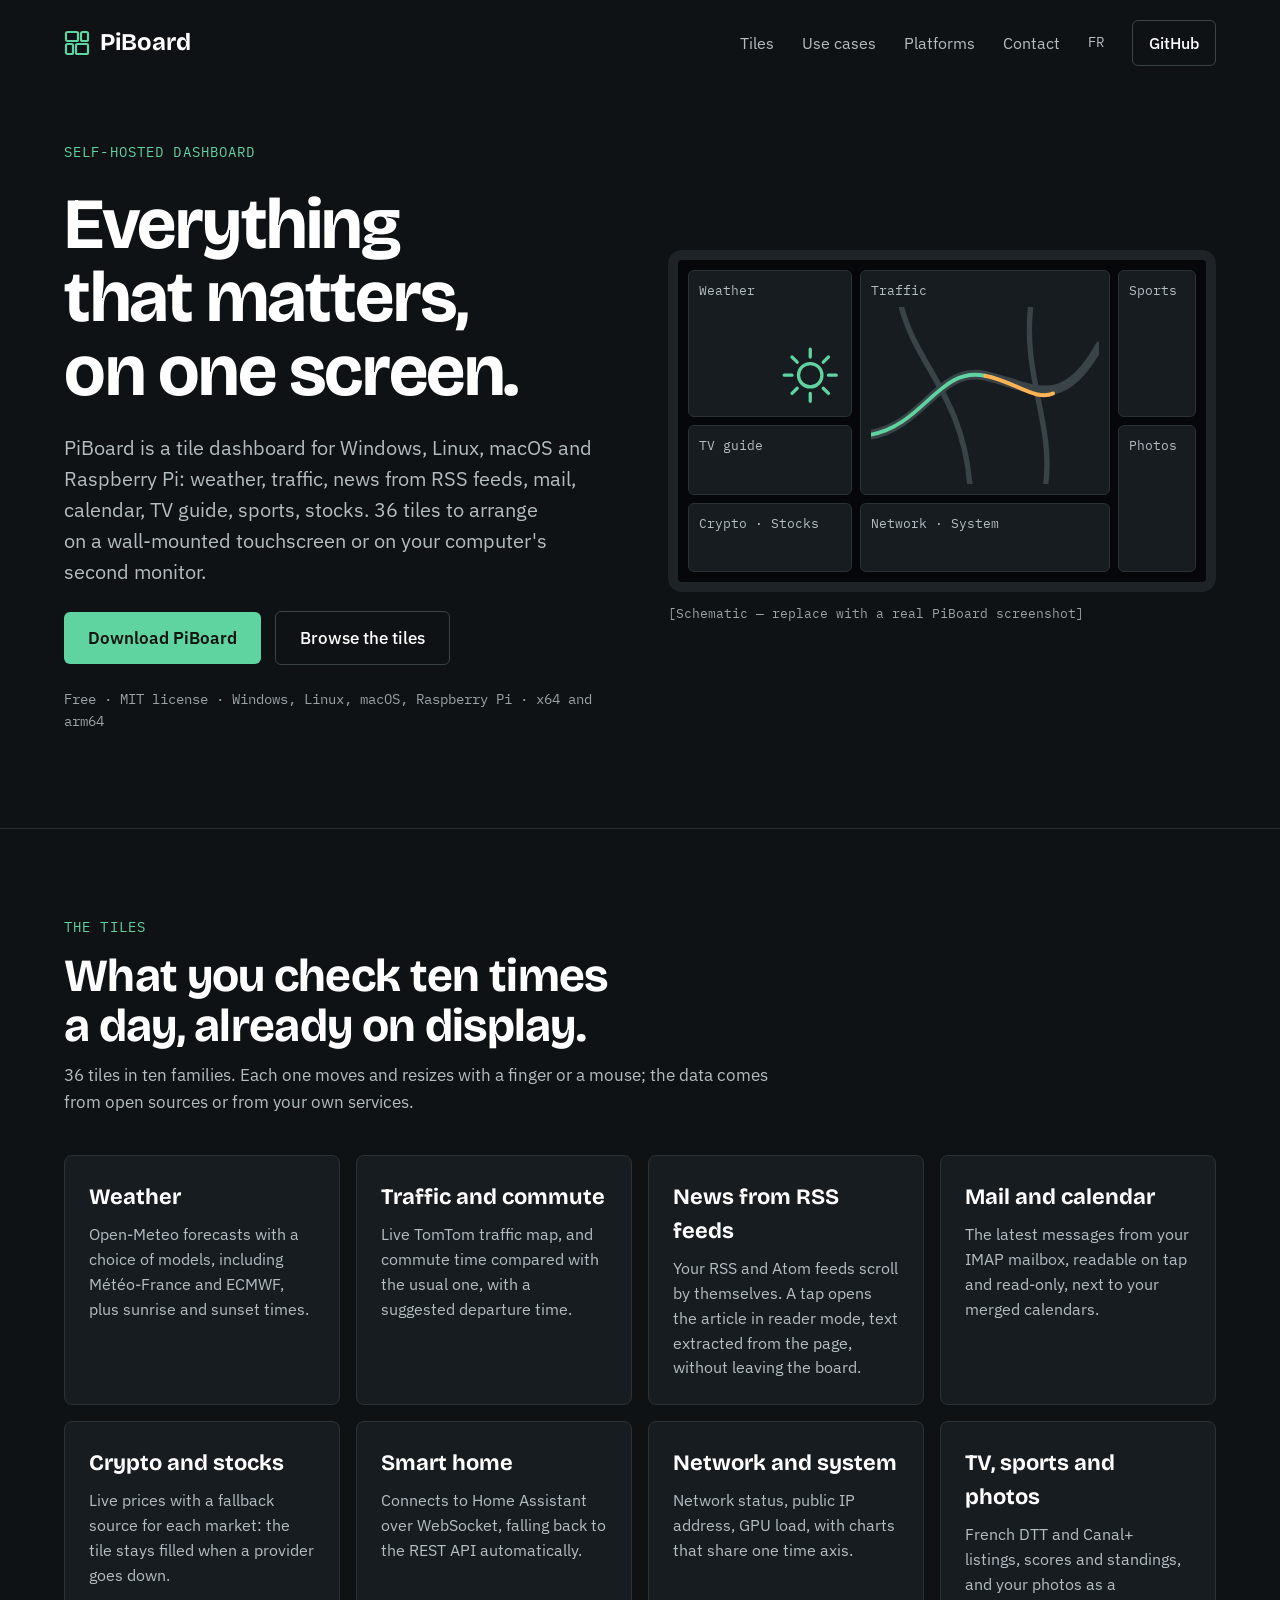
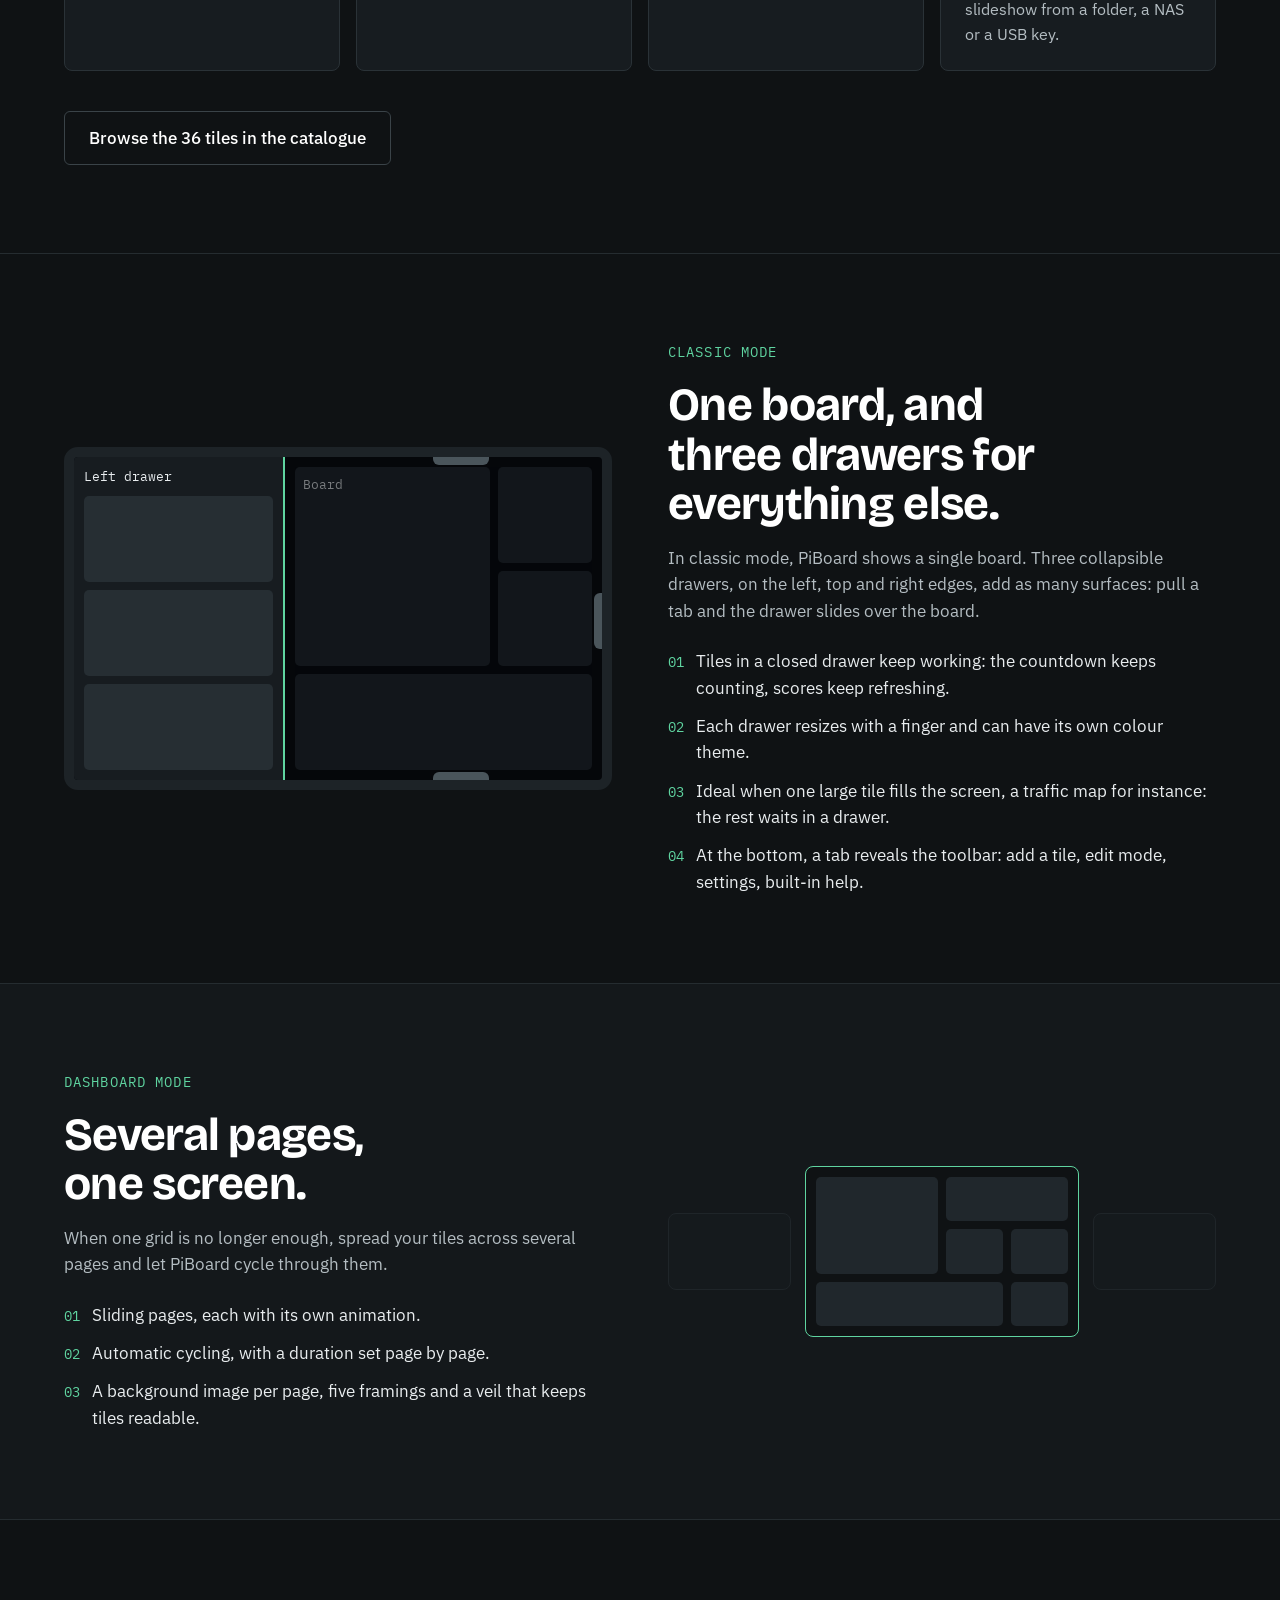
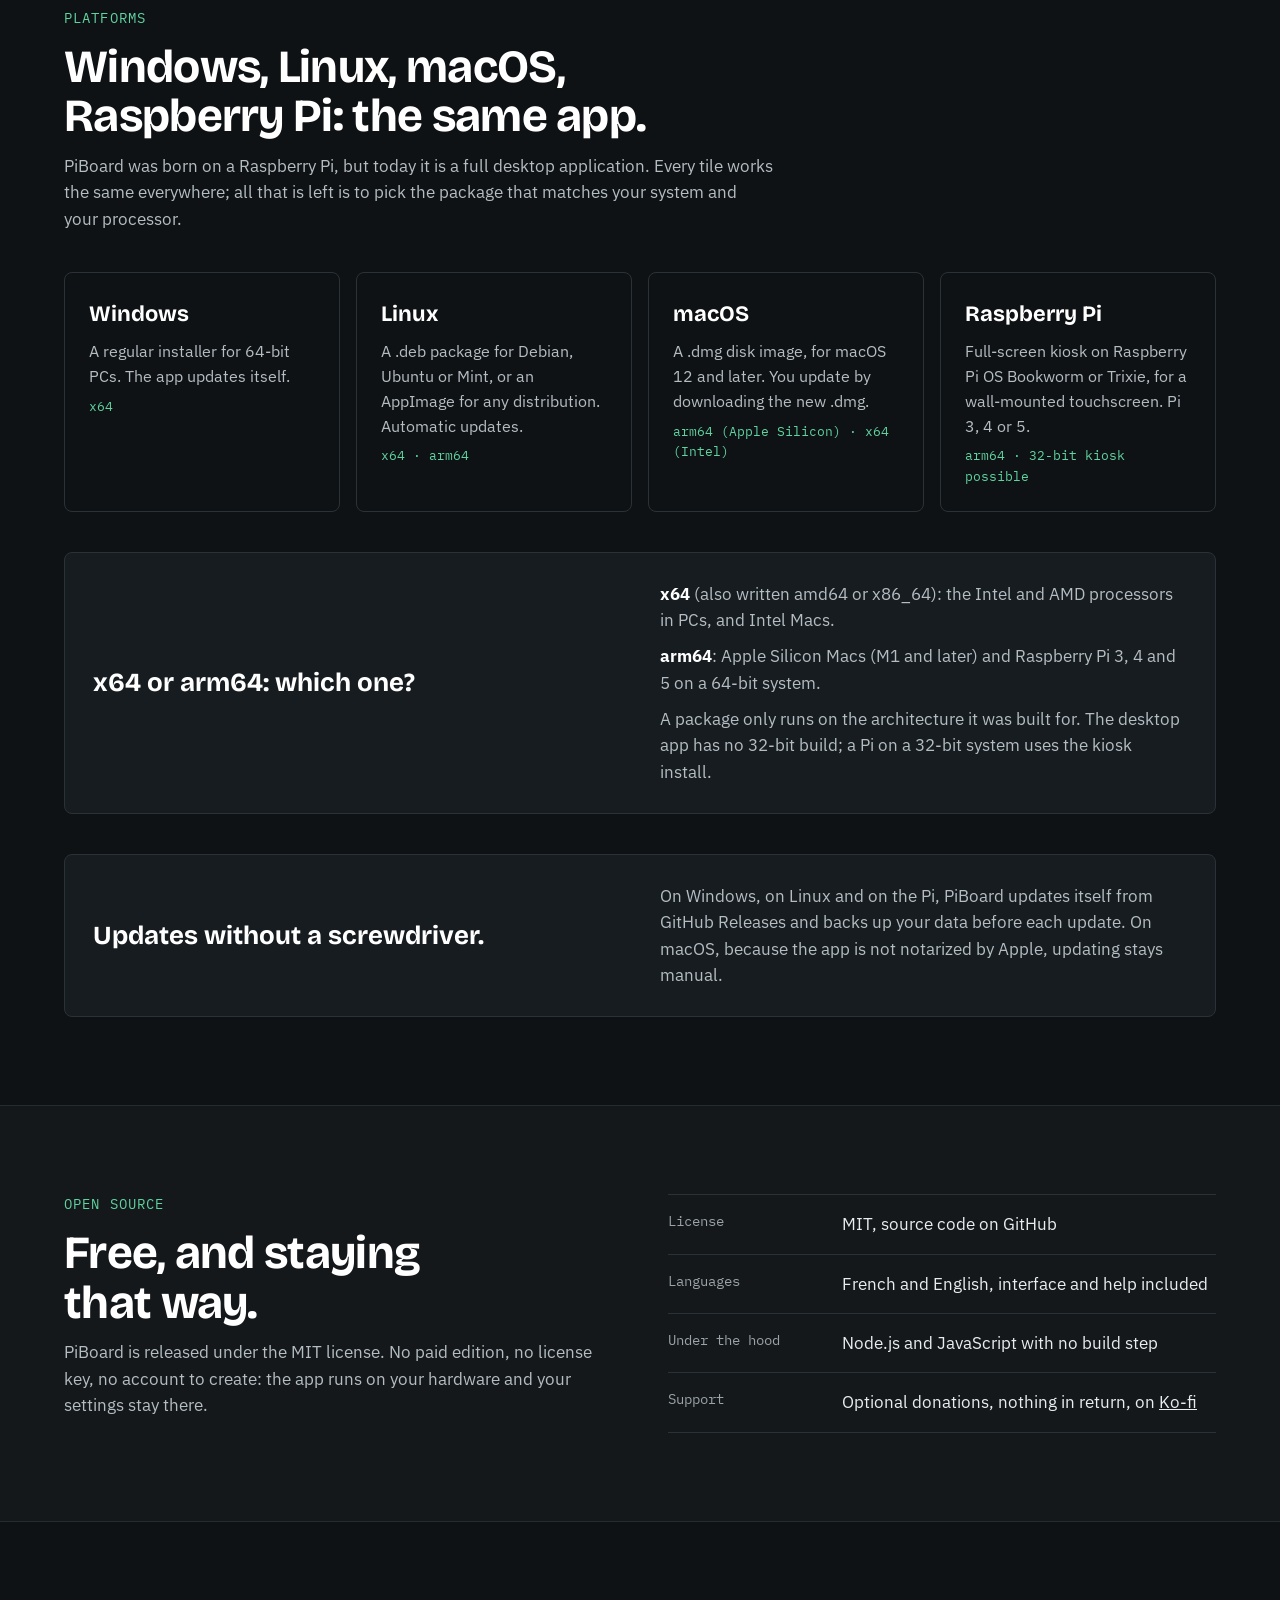
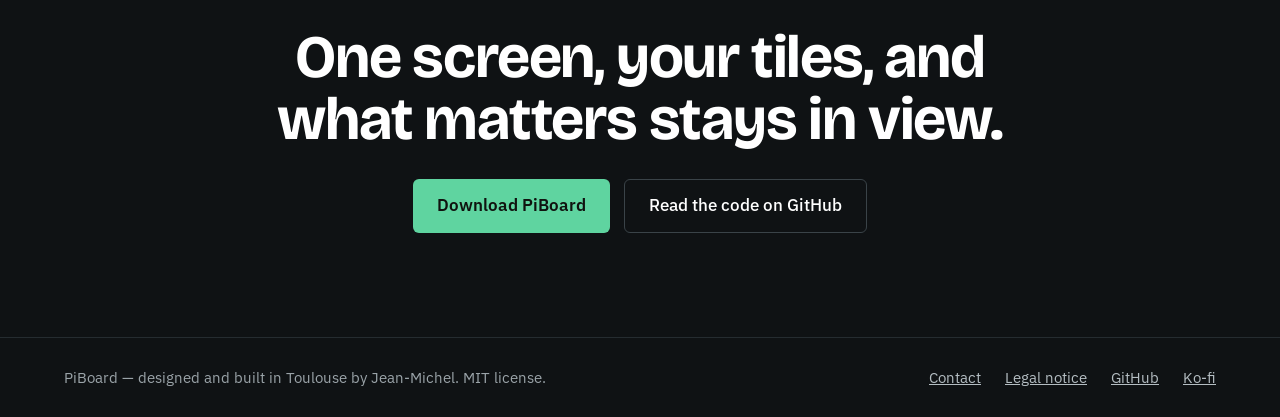
==== en/index.html @ dd00a791 "Add files via upload" ====
<!doctype html>
<html lang="en">
<head>
<meta charset="utf-8">
<meta name="viewport" content="width=device-width, initial-scale=1">
<title>PiBoard — home</title>
<link rel="icon" href="../images/favicon.svg" type="image/svg+xml">
<link rel="preconnect" href="https://fonts.googleapis.com">
<link rel="stylesheet" href="https://fonts.googleapis.com/css2?family=Bricolage+Grotesque:opsz,wght@12..96,500;12..96,700&amp;family=IBM+Plex+Sans:wght@400;500;600&amp;family=IBM+Plex+Mono:wght@400;500&amp;display=swap">
<link rel="stylesheet" href="../style.css">
</head>
<body>
<div style="background: #0f1214; color: #e9edef; font-family: 'IBM Plex Sans', 'Segoe UI', system-ui, sans-serif; font-size: 17px; line-height: 1.55">

<header style="max-width: 1200px; margin: 0 auto; padding: 20px 24px; box-sizing: border-box; display: flex; flex-wrap: wrap; align-items: center; justify-content: space-between; gap: 16px">
<a href="#top" style="display: flex; align-items: center; gap: 10px; text-decoration: none; font-family: 'Bricolage Grotesque', 'Trebuchet MS', sans-serif; font-weight: 700; font-size: 24px; color: #ffffff; min-height: 44px">
<svg width="26" height="26" viewBox="0 0 26 26" fill="none" class="acc-stroke" stroke-width="2.2" aria-hidden="true"><rect x="2" y="2" width="12" height="9" rx="1.5"></rect><rect x="17" y="2" width="7" height="9" rx="1.5"></rect><rect x="2" y="14" width="7" height="10" rx="1.5"></rect><rect x="12" y="14" width="12" height="10" rx="1.5"></rect></svg>
<span>PiBoard</span>
</a>
<nav aria-label="Main navigation" style="display: flex; flex-wrap: wrap; align-items: center; gap: 8px 28px; font-size: 16px">
<a href="tiles.html" style="text-decoration: none; color: #b4bdc2; min-height: 44px; display: flex; align-items: center">Tiles</a>
<a href="use-cases.html" style="text-decoration: none; color: #b4bdc2; min-height: 44px; display: flex; align-items: center">Use cases</a>
<a href="#platforms" style="text-decoration: none; color: #b4bdc2; min-height: 44px; display: flex; align-items: center">Platforms</a>
<a href="contact.html" style="text-decoration: none; color: #b4bdc2; min-height: 44px; display: flex; align-items: center">Contact</a>
<a href="../index.html" lang="fr" aria-label="Version française" style="text-decoration: none; color: #b4bdc2; min-height: 44px; display: flex; align-items: center; font-family: 'IBM Plex Mono', Consolas, monospace; font-size: 14px">FR</a>
<a href="https://github.com/jihemezes/piboard" style="text-decoration: none; color: #ffffff; border: 1px solid #3a4348; border-radius: 6px; padding: 0 16px; min-height: 44px; display: flex; align-items: center; font-weight: 500">GitHub</a>
</nav>
</header>

<main id="top">

<section style="max-width: 1200px; margin: 0 auto; padding: 56px 24px 96px; box-sizing: border-box; display: grid; grid-template-columns: repeat(auto-fit, minmax(min(440px, 100%), 1fr)); gap: 56px; align-items: center">
<div style="display: flex; flex-direction: column; gap: 24px">
<div style="font-family: 'IBM Plex Mono', Consolas, monospace; font-size: 14px; letter-spacing: 0.08em; text-transform: uppercase; color: var(--accent)">Self-hosted dashboard</div>
<h1 style="margin: 0; font-family: 'Bricolage Grotesque', 'Trebuchet MS', sans-serif; font-weight: 700; font-size: clamp(40px, 6vw, 72px); line-height: 1.02; letter-spacing: -0.02em; color: #ffffff; text-wrap: balance">Everything that matters, on one screen.</h1>
<p style="margin: 0; font-size: 20px; color: #b4bdc2; max-width: 34em; text-wrap: pretty">PiBoard is a tile dashboard for Windows, Linux, macOS and Raspberry Pi: weather, traffic, news from RSS feeds, mail, calendar, TV guide, sports, stocks. 36 tiles to arrange on a wall-mounted touchscreen or on your computer's second monitor.</p>
<div style="display: flex; flex-wrap: wrap; gap: 14px; align-items: center">
<a href="https://github.com/jihemezes/piboard/releases" style="text-decoration: none; background: var(--accent); color: #10130f; font-weight: 600; border-radius: 6px; padding: 0 24px; min-height: 52px; display: flex; align-items: center">Download PiBoard</a>
<a href="tiles.html" style="text-decoration: none; color: #ffffff; border: 1px solid #3a4348; border-radius: 6px; padding: 0 24px; min-height: 52px; display: flex; align-items: center; font-weight: 500">Browse the tiles</a>
</div>
<div style="font-family: 'IBM Plex Mono', Consolas, monospace; font-size: 14px; color: #9aa3a8">Free · MIT license · Windows, Linux, macOS, Raspberry Pi · x64 and arm64</div>
</div>

<div style="display: flex; flex-direction: column; gap: 12px">
<div style="background: #05070a; border: 10px solid #1d2327; border-radius: 14px; padding: 10px; aspect-ratio: 16 / 10; box-sizing: border-box; display: grid; grid-template-columns: repeat(6, minmax(0, 1fr)); grid-template-rows: repeat(4, minmax(0, 1fr)); gap: 8px; font-family: 'IBM Plex Mono', Consolas, monospace; font-size: clamp(9px, 1.1vw, 13px); color: #b4bdc2">
<div style="grid-column: span 2; grid-row: span 2; background: #171c20; border: 1px solid #2a3237; border-radius: 6px; padding: 10px; display: flex; flex-direction: column; justify-content: space-between">
<div>Weather</div>
<svg viewBox="0 0 48 48" fill="none" class="acc-stroke" stroke-width="2.5" stroke-linecap="round" aria-hidden="true" style="width: 44%; align-self: flex-end"><circle cx="24" cy="24" r="9"></circle><path d="M24 4v6M24 38v6M4 24h6M38 24h6M10 10l4 4M34 34l4 4M38 10l-4 4M14 34l-4 4"></path></svg>
</div>
<div style="grid-column: span 3; grid-row: span 3; background: #171c20; border: 1px solid #2a3237; border-radius: 6px; padding: 10px; display: flex; flex-direction: column; gap: 6px; overflow: hidden">
<div>Traffic</div>
<svg viewBox="0 0 300 180" fill="none" stroke-linecap="round" preserveAspectRatio="none" aria-hidden="true" style="flex-grow: 1; width: 100%; min-height: 0"><path d="M0 130 C70 120 90 60 150 70 S250 110 300 40" stroke="#3a4348" stroke-width="10"></path><path d="M40 0 C60 60 120 90 130 180" stroke="#3a4348" stroke-width="7"></path><path d="M210 0 C200 70 240 120 230 180" stroke="#3a4348" stroke-width="7"></path><path d="M0 130 C70 120 90 60 150 70" class="acc-stroke" stroke-width="4"></path><path d="M150 70 C190 76 215 96 240 88" stroke="#ffb454" stroke-width="4"></path></svg>
</div>
<div style="grid-row: span 2; background: #171c20; border: 1px solid #2a3237; border-radius: 6px; padding: 10px">Sports</div>
<div style="grid-column: span 2; background: #171c20; border: 1px solid #2a3237; border-radius: 6px; padding: 10px">TV guide</div>
<div style="grid-row: span 2; background: #171c20; border: 1px solid #2a3237; border-radius: 6px; padding: 10px">Photos</div>
<div style="grid-column: span 2; background: #171c20; border: 1px solid #2a3237; border-radius: 6px; padding: 10px">Crypto · Stocks</div>
<div style="grid-column: span 3; background: #171c20; border: 1px solid #2a3237; border-radius: 6px; padding: 10px">Network · System</div>
</div>
<div style="font-family: 'IBM Plex Mono', Consolas, monospace; font-size: 13px; color: #9aa3a8">[Schematic — replace with a real PiBoard screenshot]</div>
</div>
</section>

<section id="tiles" style="border-top: 1px solid #252c30">
<div style="max-width: 1200px; margin: 0 auto; padding: 88px 24px; box-sizing: border-box; display: flex; flex-direction: column; gap: 40px">
<div style="display: flex; flex-direction: column; gap: 12px; max-width: 720px">
<div style="font-family: 'IBM Plex Mono', Consolas, monospace; font-size: 14px; letter-spacing: 0.08em; text-transform: uppercase; color: var(--accent)">The tiles</div>
<h2 style="margin: 0; font-family: 'Bricolage Grotesque', 'Trebuchet MS', sans-serif; font-weight: 700; font-size: clamp(30px, 4vw, 46px); line-height: 1.08; letter-spacing: -0.015em; color: #ffffff; text-wrap: balance">What you check ten times a day, already on display.</h2>
<p style="margin: 0; color: #b4bdc2; text-wrap: pretty">36 tiles in ten families. Each one moves and resizes with a finger or a mouse; the data comes from open sources or from your own services.</p>
</div>
<div style="display: grid; grid-template-columns: repeat(auto-fit, minmax(min(260px, 100%), 1fr)); gap: 16px">
<div style="background: #171c20; border: 1px solid #2a3237; border-radius: 8px; padding: 24px; display: flex; flex-direction: column; gap: 8px">
<h3 style="margin: 0; font-family: 'Bricolage Grotesque', 'Trebuchet MS', sans-serif; font-weight: 700; font-size: 22px; color: #ffffff">Weather</h3>
<p style="margin: 0; color: #b4bdc2; font-size: 16px">Open-Meteo forecasts with a choice of models, including Météo-France and ECMWF, plus sunrise and sunset times.</p>
</div>
<div style="background: #171c20; border: 1px solid #2a3237; border-radius: 8px; padding: 24px; display: flex; flex-direction: column; gap: 8px">
<h3 style="margin: 0; font-family: 'Bricolage Grotesque', 'Trebuchet MS', sans-serif; font-weight: 700; font-size: 22px; color: #ffffff">Traffic and commute</h3>
<p style="margin: 0; color: #b4bdc2; font-size: 16px">Live TomTom traffic map, and commute time compared with the usual one, with a suggested departure time.</p>
</div>
<div style="background: #171c20; border: 1px solid #2a3237; border-radius: 8px; padding: 24px; display: flex; flex-direction: column; gap: 8px">
<h3 style="margin: 0; font-family: 'Bricolage Grotesque', 'Trebuchet MS', sans-serif; font-weight: 700; font-size: 22px; color: #ffffff">News from RSS feeds</h3>
<p style="margin: 0; color: #b4bdc2; font-size: 16px">Your RSS and Atom feeds scroll by themselves. A tap opens the article in reader mode, text extracted from the page, without leaving the board.</p>
</div>
<div style="background: #171c20; border: 1px solid #2a3237; border-radius: 8px; padding: 24px; display: flex; flex-direction: column; gap: 8px">
<h3 style="margin: 0; font-family: 'Bricolage Grotesque', 'Trebuchet MS', sans-serif; font-weight: 700; font-size: 22px; color: #ffffff">Mail and calendar</h3>
<p style="margin: 0; color: #b4bdc2; font-size: 16px">The latest messages from your IMAP mailbox, readable on tap and read-only, next to your merged calendars.</p>
</div>
<div style="background: #171c20; border: 1px solid #2a3237; border-radius: 8px; padding: 24px; display: flex; flex-direction: column; gap: 8px">
<h3 style="margin: 0; font-family: 'Bricolage Grotesque', 'Trebuchet MS', sans-serif; font-weight: 700; font-size: 22px; color: #ffffff">Crypto and stocks</h3>
<p style="margin: 0; color: #b4bdc2; font-size: 16px">Live prices with a fallback source for each market: the tile stays filled when a provider goes down.</p>
</div>
<div style="background: #171c20; border: 1px solid #2a3237; border-radius: 8px; padding: 24px; display: flex; flex-direction: column; gap: 8px">
<h3 style="margin: 0; font-family: 'Bricolage Grotesque', 'Trebuchet MS', sans-serif; font-weight: 700; font-size: 22px; color: #ffffff">Smart home</h3>
<p style="margin: 0; color: #b4bdc2; font-size: 16px">Connects to Home Assistant over WebSocket, falling back to the REST API automatically.</p>
</div>
<div style="background: #171c20; border: 1px solid #2a3237; border-radius: 8px; padding: 24px; display: flex; flex-direction: column; gap: 8px">
<h3 style="margin: 0; font-family: 'Bricolage Grotesque', 'Trebuchet MS', sans-serif; font-weight: 700; font-size: 22px; color: #ffffff">Network and system</h3>
<p style="margin: 0; color: #b4bdc2; font-size: 16px">Network status, public IP address, GPU load, with charts that share one time axis.</p>
</div>
<div style="background: #171c20; border: 1px solid #2a3237; border-radius: 8px; padding: 24px; display: flex; flex-direction: column; gap: 8px">
<h3 style="margin: 0; font-family: 'Bricolage Grotesque', 'Trebuchet MS', sans-serif; font-weight: 700; font-size: 22px; color: #ffffff">TV, sports and photos</h3>
<p style="margin: 0; color: #b4bdc2; font-size: 16px">French DTT and Canal+ listings, scores and standings, and your photos as a slideshow from a folder, a NAS or a USB key.</p>
</div>
</div>
<div style="display: flex">
<a href="tiles.html" style="text-decoration: none; color: #ffffff; border: 1px solid #3a4348; border-radius: 6px; padding: 0 24px; min-height: 52px; display: flex; align-items: center; font-weight: 500">Browse the 36 tiles in the catalogue</a>
</div>
</div>
</section>

<section id="classic" style="border-top: 1px solid #252c30">
<div style="max-width: 1200px; margin: 0 auto; padding: 88px 24px; box-sizing: border-box; display: grid; grid-template-columns: repeat(auto-fit, minmax(min(440px, 100%), 1fr)); gap: 56px; align-items: center">
<div aria-hidden="true" style="position: relative; background: #05070a; border: 10px solid #1d2327; border-radius: 14px; aspect-ratio: 16 / 10; box-sizing: border-box; display: flex; overflow: hidden; font-family: 'IBM Plex Mono', Consolas, monospace; font-size: clamp(9px, 1.1vw, 13px); color: #e9edef">
<div style="flex: 0 0 40%; background: #171c20; border-right: 2px solid var(--accent); padding: 10px; box-sizing: border-box; display: flex; flex-direction: column; gap: 8px">
<div>Left drawer</div>
<div style="flex-grow: 1; background: #262e33; border-radius: 5px"></div>
<div style="flex-grow: 1; background: #262e33; border-radius: 5px"></div>
<div style="flex-grow: 1; background: #262e33; border-radius: 5px"></div>
</div>
<div style="flex: 1 1 0; min-width: 0; padding: 10px; box-sizing: border-box; display: grid; grid-template-columns: repeat(3, minmax(0, 1fr)); grid-template-rows: repeat(3, minmax(0, 1fr)); gap: 8px; opacity: 0.5">
<div style="grid-column: span 2; grid-row: span 2; background: #20272c; border-radius: 5px; padding: 8px">Board</div>
<div style="background: #20272c; border-radius: 5px"></div>
<div style="background: #20272c; border-radius: 5px"></div>
<div style="grid-column: span 3; background: #20272c; border-radius: 5px"></div>
</div>
<div style="position: absolute; top: 0; left: 68%; width: 56px; height: 8px; background: #4a555b; border-radius: 0 0 6px 6px"></div>
<div style="position: absolute; right: 0; top: 42%; width: 8px; height: 56px; background: #4a555b; border-radius: 6px 0 0 6px"></div>
<div style="position: absolute; bottom: 0; left: 68%; width: 56px; height: 8px; background: #4a555b; border-radius: 6px 6px 0 0"></div>
</div>
<div style="display: flex; flex-direction: column; gap: 16px">
<div style="font-family: 'IBM Plex Mono', Consolas, monospace; font-size: 14px; letter-spacing: 0.08em; text-transform: uppercase; color: var(--accent)">Classic mode</div>
<h2 style="margin: 0; font-family: 'Bricolage Grotesque', 'Trebuchet MS', sans-serif; font-weight: 700; font-size: clamp(30px, 4vw, 46px); line-height: 1.08; letter-spacing: -0.015em; color: #ffffff; text-wrap: balance">One board, and three drawers for everything else.</h2>
<p style="margin: 0; color: #b4bdc2; text-wrap: pretty">In classic mode, PiBoard shows a single board. Three collapsible drawers, on the left, top and right edges, add as many surfaces: pull a tab and the drawer slides over the board.</p>
<ul style="margin: 8px 0 0; padding: 0; list-style: none; display: flex; flex-direction: column; gap: 12px">
<li style="display: flex; gap: 12px; align-items: baseline"><span style="font-family: 'IBM Plex Mono', Consolas, monospace; font-size: 14px; color: var(--accent)">01</span><span>Tiles in a closed drawer keep working: the countdown keeps counting, scores keep refreshing.</span></li>
<li style="display: flex; gap: 12px; align-items: baseline"><span style="font-family: 'IBM Plex Mono', Consolas, monospace; font-size: 14px; color: var(--accent)">02</span><span>Each drawer resizes with a finger and can have its own colour theme.</span></li>
<li style="display: flex; gap: 12px; align-items: baseline"><span style="font-family: 'IBM Plex Mono', Consolas, monospace; font-size: 14px; color: var(--accent)">03</span><span>Ideal when one large tile fills the screen, a traffic map for instance: the rest waits in a drawer.</span></li>
<li style="display: flex; gap: 12px; align-items: baseline"><span style="font-family: 'IBM Plex Mono', Consolas, monospace; font-size: 14px; color: var(--accent)">04</span><span>At the bottom, a tab reveals the toolbar: add a tile, edit mode, settings, built-in help.</span></li>
</ul>
</div>
</div>
</section>

<section id="pages" style="border-top: 1px solid #252c30; background: #14181b">
<div style="max-width: 1200px; margin: 0 auto; padding: 88px 24px; box-sizing: border-box; display: grid; grid-template-columns: repeat(auto-fit, minmax(min(440px, 100%), 1fr)); gap: 56px; align-items: center">
<div style="display: flex; flex-direction: column; gap: 16px">
<div style="font-family: 'IBM Plex Mono', Consolas, monospace; font-size: 14px; letter-spacing: 0.08em; text-transform: uppercase; color: var(--accent)">Dashboard mode</div>
<h2 style="margin: 0; font-family: 'Bricolage Grotesque', 'Trebuchet MS', sans-serif; font-weight: 700; font-size: clamp(30px, 4vw, 46px); line-height: 1.08; letter-spacing: -0.015em; color: #ffffff; text-wrap: balance">Several pages, one screen.</h2>
<p style="margin: 0; color: #b4bdc2; text-wrap: pretty">When one grid is no longer enough, spread your tiles across several pages and let PiBoard cycle through them.</p>
<ul style="margin: 8px 0 0; padding: 0; list-style: none; display: flex; flex-direction: column; gap: 12px">
<li style="display: flex; gap: 12px; align-items: baseline"><span style="font-family: 'IBM Plex Mono', Consolas, monospace; font-size: 14px; color: var(--accent)">01</span><span>Sliding pages, each with its own animation.</span></li>
<li style="display: flex; gap: 12px; align-items: baseline"><span style="font-family: 'IBM Plex Mono', Consolas, monospace; font-size: 14px; color: var(--accent)">02</span><span>Automatic cycling, with a duration set page by page.</span></li>
<li style="display: flex; gap: 12px; align-items: baseline"><span style="font-family: 'IBM Plex Mono', Consolas, monospace; font-size: 14px; color: var(--accent)">03</span><span>A background image per page, five framings and a veil that keeps tiles readable.</span></li>
</ul>
</div>
<div aria-hidden="true" style="display: flex; gap: 14px; align-items: center; overflow: hidden">
<div style="flex: 0 0 22%; aspect-ratio: 16 / 10; background: #171c20; border: 1px solid #2a3237; border-radius: 8px; opacity: 0.5"></div>
<div style="flex: 1 1 0; min-width: 0; aspect-ratio: 16 / 10; background: #0f1214; border: 1px solid var(--accent); border-radius: 8px; padding: 10px; box-sizing: border-box; display: grid; grid-template-columns: repeat(4, minmax(0, 1fr)); grid-template-rows: repeat(3, minmax(0, 1fr)); gap: 8px">
<div style="grid-column: span 2; grid-row: span 2; background: #20272c; border-radius: 5px"></div>
<div style="grid-column: span 2; background: #20272c; border-radius: 5px"></div>
<div style="background: #20272c; border-radius: 5px"></div>
<div style="background: #20272c; border-radius: 5px"></div>
<div style="grid-column: span 3; background: #20272c; border-radius: 5px"></div>
<div style="background: #20272c; border-radius: 5px"></div>
</div>
<div style="flex: 0 0 22%; aspect-ratio: 16 / 10; background: #171c20; border: 1px solid #2a3237; border-radius: 8px; opacity: 0.5"></div>
</div>
</div>
</section>

<section id="platforms" style="border-top: 1px solid #252c30">
<div style="max-width: 1200px; margin: 0 auto; padding: 88px 24px; box-sizing: border-box; display: flex; flex-direction: column; gap: 40px">
<div style="display: flex; flex-direction: column; gap: 12px; max-width: 720px">
<div style="font-family: 'IBM Plex Mono', Consolas, monospace; font-size: 14px; letter-spacing: 0.08em; text-transform: uppercase; color: var(--accent)">Platforms</div>
<h2 style="margin: 0; font-family: 'Bricolage Grotesque', 'Trebuchet MS', sans-serif; font-weight: 700; font-size: clamp(30px, 4vw, 46px); line-height: 1.08; letter-spacing: -0.015em; color: #ffffff; text-wrap: balance">Windows, Linux, macOS, Raspberry Pi: the same app.</h2>
<p style="margin: 0; color: #b4bdc2; text-wrap: pretty">PiBoard was born on a Raspberry Pi, but today it is a full desktop application. Every tile works the same everywhere; all that is left is to pick the package that matches your system and your processor.</p>
</div>
<div style="display: grid; grid-template-columns: repeat(auto-fit, minmax(min(250px, 100%), 1fr)); gap: 16px">
<div style="border: 1px solid #2a3237; border-radius: 8px; padding: 24px; display: flex; flex-direction: column; gap: 8px">
<h3 style="margin: 0; font-family: 'Bricolage Grotesque', 'Trebuchet MS', sans-serif; font-weight: 700; font-size: 22px; color: #ffffff">Windows</h3>
<p style="margin: 0; color: #b4bdc2; font-size: 16px">A regular installer for 64-bit PCs. The app updates itself.</p>
<div style="font-family: 'IBM Plex Mono', Consolas, monospace; font-size: 13px; color: var(--accent)">x64</div>
</div>
<div style="border: 1px solid #2a3237; border-radius: 8px; padding: 24px; display: flex; flex-direction: column; gap: 8px">
<h3 style="margin: 0; font-family: 'Bricolage Grotesque', 'Trebuchet MS', sans-serif; font-weight: 700; font-size: 22px; color: #ffffff">Linux</h3>
<p style="margin: 0; color: #b4bdc2; font-size: 16px">A .deb package for Debian, Ubuntu or Mint, or an AppImage for any distribution. Automatic updates.</p>
<div style="font-family: 'IBM Plex Mono', Consolas, monospace; font-size: 13px; color: var(--accent)">x64 · arm64</div>
</div>
<div style="border: 1px solid #2a3237; border-radius: 8px; padding: 24px; display: flex; flex-direction: column; gap: 8px">
<h3 style="margin: 0; font-family: 'Bricolage Grotesque', 'Trebuchet MS', sans-serif; font-weight: 700; font-size: 22px; color: #ffffff">macOS</h3>
<p style="margin: 0; color: #b4bdc2; font-size: 16px">A .dmg disk image, for macOS 12 and later. You update by downloading the new .dmg.</p>
<div style="font-family: 'IBM Plex Mono', Consolas, monospace; font-size: 13px; color: var(--accent)">arm64 (Apple Silicon) · x64 (Intel)</div>
</div>
<div style="border: 1px solid #2a3237; border-radius: 8px; padding: 24px; display: flex; flex-direction: column; gap: 8px">
<h3 style="margin: 0; font-family: 'Bricolage Grotesque', 'Trebuchet MS', sans-serif; font-weight: 700; font-size: 22px; color: #ffffff">Raspberry Pi</h3>
<p style="margin: 0; color: #b4bdc2; font-size: 16px">Full-screen kiosk on Raspberry Pi OS Bookworm or Trixie, for a wall-mounted touchscreen. Pi 3, 4 or 5.</p>
<div style="font-family: 'IBM Plex Mono', Consolas, monospace; font-size: 13px; color: var(--accent)">arm64 · 32-bit kiosk possible</div>
</div>
</div>
<div style="background: #171c20; border: 1px solid #2a3237; border-radius: 8px; padding: 28px; display: grid; grid-template-columns: repeat(auto-fit, minmax(min(300px, 100%), 1fr)); gap: 16px 40px; align-items: center">
<h3 style="margin: 0; font-family: 'Bricolage Grotesque', 'Trebuchet MS', sans-serif; font-weight: 700; font-size: 26px; line-height: 1.15; color: #ffffff">x64 or arm64: which one?</h3>
<div style="display: flex; flex-direction: column; gap: 10px; color: #b4bdc2">
<p style="margin: 0"><strong style="color: #ffffff">x64</strong> (also written amd64 or x86_64): the Intel and AMD processors in PCs, and Intel Macs.</p>
<p style="margin: 0"><strong style="color: #ffffff">arm64</strong>: Apple Silicon Macs (M1 and later) and Raspberry Pi 3, 4 and 5 on a 64-bit system.</p>
<p style="margin: 0">A package only runs on the architecture it was built for. The desktop app has no 32-bit build; a Pi on a 32-bit system uses the kiosk install.</p>
</div>
</div>
<div style="background: #171c20; border: 1px solid #2a3237; border-radius: 8px; padding: 28px; display: grid; grid-template-columns: repeat(auto-fit, minmax(min(300px, 100%), 1fr)); gap: 16px 40px; align-items: center">
<h3 style="margin: 0; font-family: 'Bricolage Grotesque', 'Trebuchet MS', sans-serif; font-weight: 700; font-size: 26px; line-height: 1.15; color: #ffffff">Updates without a screwdriver.</h3>
<p style="margin: 0; color: #b4bdc2">On Windows, on Linux and on the Pi, PiBoard updates itself from GitHub Releases and backs up your data before each update. On macOS, because the app is not notarized by Apple, updating stays manual.</p>
</div>
</div>
</section>

<section id="open" style="border-top: 1px solid #252c30; background: #14181b">
<div style="max-width: 1200px; margin: 0 auto; padding: 88px 24px; box-sizing: border-box; display: grid; grid-template-columns: repeat(auto-fit, minmax(min(440px, 100%), 1fr)); gap: 40px 56px">
<div style="display: flex; flex-direction: column; gap: 12px">
<div style="font-family: 'IBM Plex Mono', Consolas, monospace; font-size: 14px; letter-spacing: 0.08em; text-transform: uppercase; color: var(--accent)">Open source</div>
<h2 style="margin: 0; font-family: 'Bricolage Grotesque', 'Trebuchet MS', sans-serif; font-weight: 700; font-size: clamp(30px, 4vw, 46px); line-height: 1.08; letter-spacing: -0.015em; color: #ffffff; text-wrap: balance">Free, and staying that way.</h2>
<p style="margin: 0; color: #b4bdc2; text-wrap: pretty">PiBoard is released under the MIT license. No paid edition, no license key, no account to create: the app runs on your hardware and your settings stay there.</p>
</div>
<dl style="margin: 0; display: flex; flex-direction: column">
<div style="display: flex; flex-wrap: wrap; gap: 4px 24px; padding: 16px 0; border-top: 1px solid #2a3237"><dt style="flex: 0 0 150px; font-family: 'IBM Plex Mono', Consolas, monospace; font-size: 14px; color: #9aa3a8">License</dt><dd style="margin: 0; flex: 1 1 220px">MIT, source code on GitHub</dd></div>
<div style="display: flex; flex-wrap: wrap; gap: 4px 24px; padding: 16px 0; border-top: 1px solid #2a3237"><dt style="flex: 0 0 150px; font-family: 'IBM Plex Mono', Consolas, monospace; font-size: 14px; color: #9aa3a8">Languages</dt><dd style="margin: 0; flex: 1 1 220px">French and English, interface and help included</dd></div>
<div style="display: flex; flex-wrap: wrap; gap: 4px 24px; padding: 16px 0; border-top: 1px solid #2a3237"><dt style="flex: 0 0 150px; font-family: 'IBM Plex Mono', Consolas, monospace; font-size: 14px; color: #9aa3a8">Under the hood</dt><dd style="margin: 0; flex: 1 1 220px">Node.js and JavaScript with no build step</dd></div>
<div style="display: flex; flex-wrap: wrap; gap: 4px 24px; padding: 16px 0; border-top: 1px solid #2a3237; border-bottom: 1px solid #2a3237"><dt style="flex: 0 0 150px; font-family: 'IBM Plex Mono', Consolas, monospace; font-size: 14px; color: #9aa3a8">Support</dt><dd style="margin: 0; flex: 1 1 220px">Optional donations, nothing in return, on <a href="https://ko-fi.com/jihemezes">Ko-fi</a></dd></div>
</dl>
</div>
</section>

<section style="border-top: 1px solid #252c30">
<div style="max-width: 1200px; margin: 0 auto; padding: 104px 24px; box-sizing: border-box; display: flex; flex-direction: column; align-items: center; gap: 28px; text-align: center">
<h2 style="margin: 0; font-family: 'Bricolage Grotesque', 'Trebuchet MS', sans-serif; font-weight: 700; font-size: clamp(34px, 5vw, 60px); line-height: 1.04; letter-spacing: -0.02em; color: #ffffff; max-width: 16em; text-wrap: balance">One screen, your tiles, and what matters stays in view.</h2>
<div style="display: flex; flex-wrap: wrap; gap: 14px; justify-content: center">
<a href="https://github.com/jihemezes/piboard/releases" style="text-decoration: none; background: var(--accent); color: #10130f; font-weight: 600; border-radius: 6px; padding: 0 24px; min-height: 52px; display: flex; align-items: center">Download PiBoard</a>
<a href="https://github.com/jihemezes/piboard" style="text-decoration: none; color: #ffffff; border: 1px solid #3a4348; border-radius: 6px; padding: 0 24px; min-height: 52px; display: flex; align-items: center; font-weight: 500">Read the code on GitHub</a>
</div>
</div>
</section>

</main>

<footer style="border-top: 1px solid #252c30">
<div style="max-width: 1200px; margin: 0 auto; padding: 28px 24px; box-sizing: border-box; display: flex; flex-wrap: wrap; justify-content: space-between; gap: 12px 24px; font-size: 15px; color: #9aa3a8">
<div>PiBoard — designed and built in Toulouse by Jean-Michel. MIT license.</div>
<div style="display: flex; flex-wrap: wrap; gap: 8px 24px">
<a href="contact.html" style="color: #b4bdc2">Contact</a>
<a href="legal.html" style="color: #b4bdc2">Legal notice</a>
<a href="https://github.com/jihemezes/piboard" style="color: #b4bdc2">GitHub</a>
<a href="https://ko-fi.com/jihemezes" style="color: #b4bdc2">Ko-fi</a>
</div>
</div>
</footer>

</div>

</body>
</html>
---- style.css ----
/* PiBoard — site vitrine. Changez --accent pour changer la couleur d'accent de tout le site. */
:root{--accent:#5fd4a0}
html{scroll-behavior:smooth}
body{margin:0;background:#0f1214;color:#e9edef;font-family:'IBM Plex Sans','Segoe UI',system-ui,sans-serif;font-size:17px;line-height:1.55}
a{color:#e9edef}a:hover{color:#fff}
[hidden]{display:none!important}
.acc-stroke{stroke:var(--accent)}
button:focus-visible,a:focus-visible{outline:2px solid var(--accent);outline-offset:2px}
.tile-card:hover{border-color:var(--accent)!important}
.modal{position:fixed;inset:0;z-index:50;display:flex;justify-content:center;align-items:flex-start;padding:72px 16px 24px;box-sizing:border-box;overflow-y:auto}
.modal-backdrop{position:fixed;inset:0;width:100%;height:100%;border:0;padding:0;background:rgba(5,7,10,.82);cursor:pointer}
.modal-box{position:relative;width:100%;max-width:860px;background:#171c20;border:1px solid #3a4348;border-radius:12px;padding:28px;box-sizing:border-box;display:flex;flex-direction:column;gap:20px;color:#e9edef}
.modal-head{display:flex;justify-content:space-between;align-items:flex-start;gap:16px}
.modal-fam{font-family:'IBM Plex Mono',Consolas,monospace;font-size:13px;letter-spacing:.08em;text-transform:uppercase;color:var(--accent)}
.modal-box h2{margin:4px 0 0;font-family:'Bricolage Grotesque','Trebuchet MS',sans-serif;font-weight:700;font-size:clamp(28px,4vw,38px);line-height:1.1;color:#fff}
.modal-x{flex:0 0 44px;width:44px;height:44px;border:1px solid #3a4348;border-radius:6px;background:#0f1214;color:#fff;cursor:pointer;display:flex;align-items:center;justify-content:center}
.modal-shots{display:grid;grid-template-columns:repeat(auto-fit,minmax(min(280px,100%),1fr));gap:12px}
.modal-shots img{width:100%;aspect-ratio:16/10;object-fit:cover;border-radius:8px;border:1px solid #2a3237;display:block}
.shot-missing{aspect-ratio:16/10;border:1px dashed #4a555b;border-radius:8px;background:#0f1214;display:flex;align-items:center;justify-content:center;text-align:center;padding:16px;box-sizing:border-box;font-family:'IBM Plex Mono',Consolas,monospace;font-size:13px;color:#9aa3a8;word-break:break-word}
.modal-text{display:flex;flex-direction:column;gap:12px}
.modal-text p{margin:0;color:#d3d9dc;text-wrap:pretty}
.modal-req{font-family:'IBM Plex Mono',Consolas,monospace;font-size:13px;color:#9aa3a8;border-top:1px solid #2a3237;padding-top:14px}
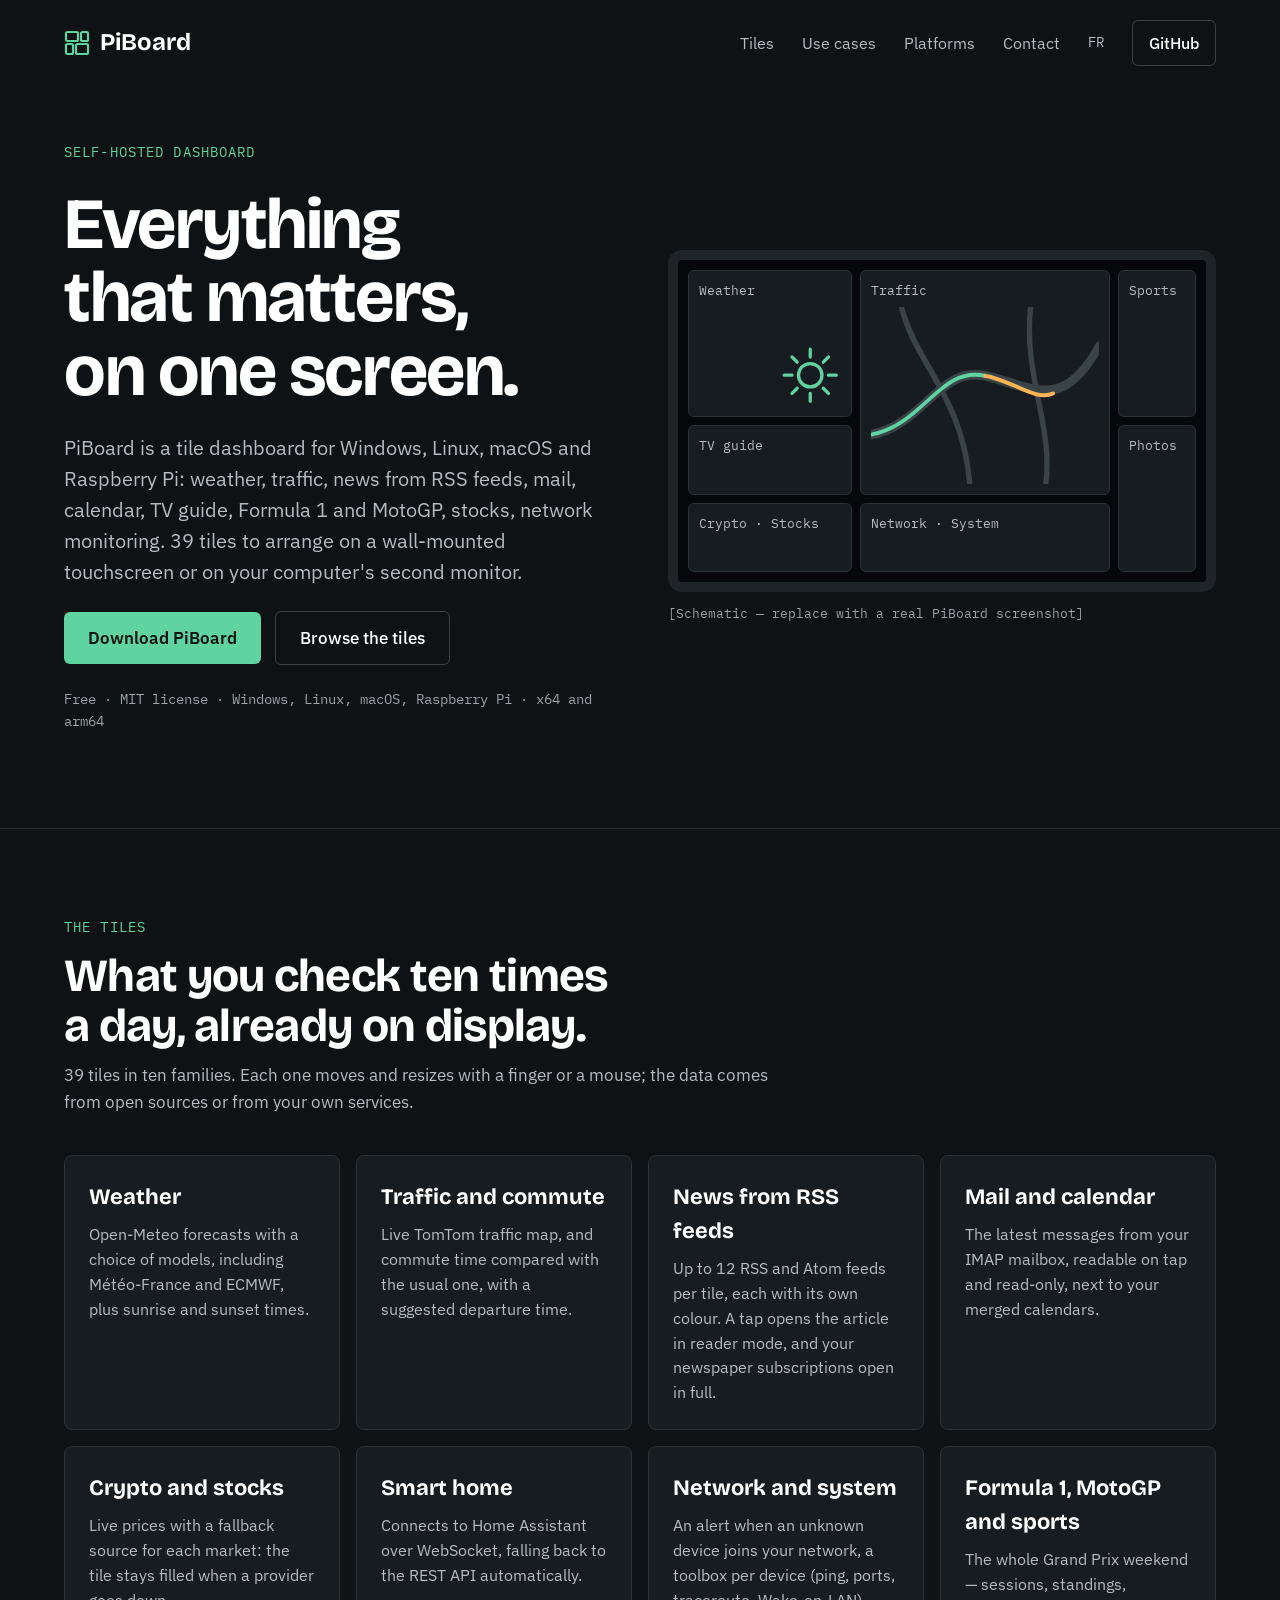
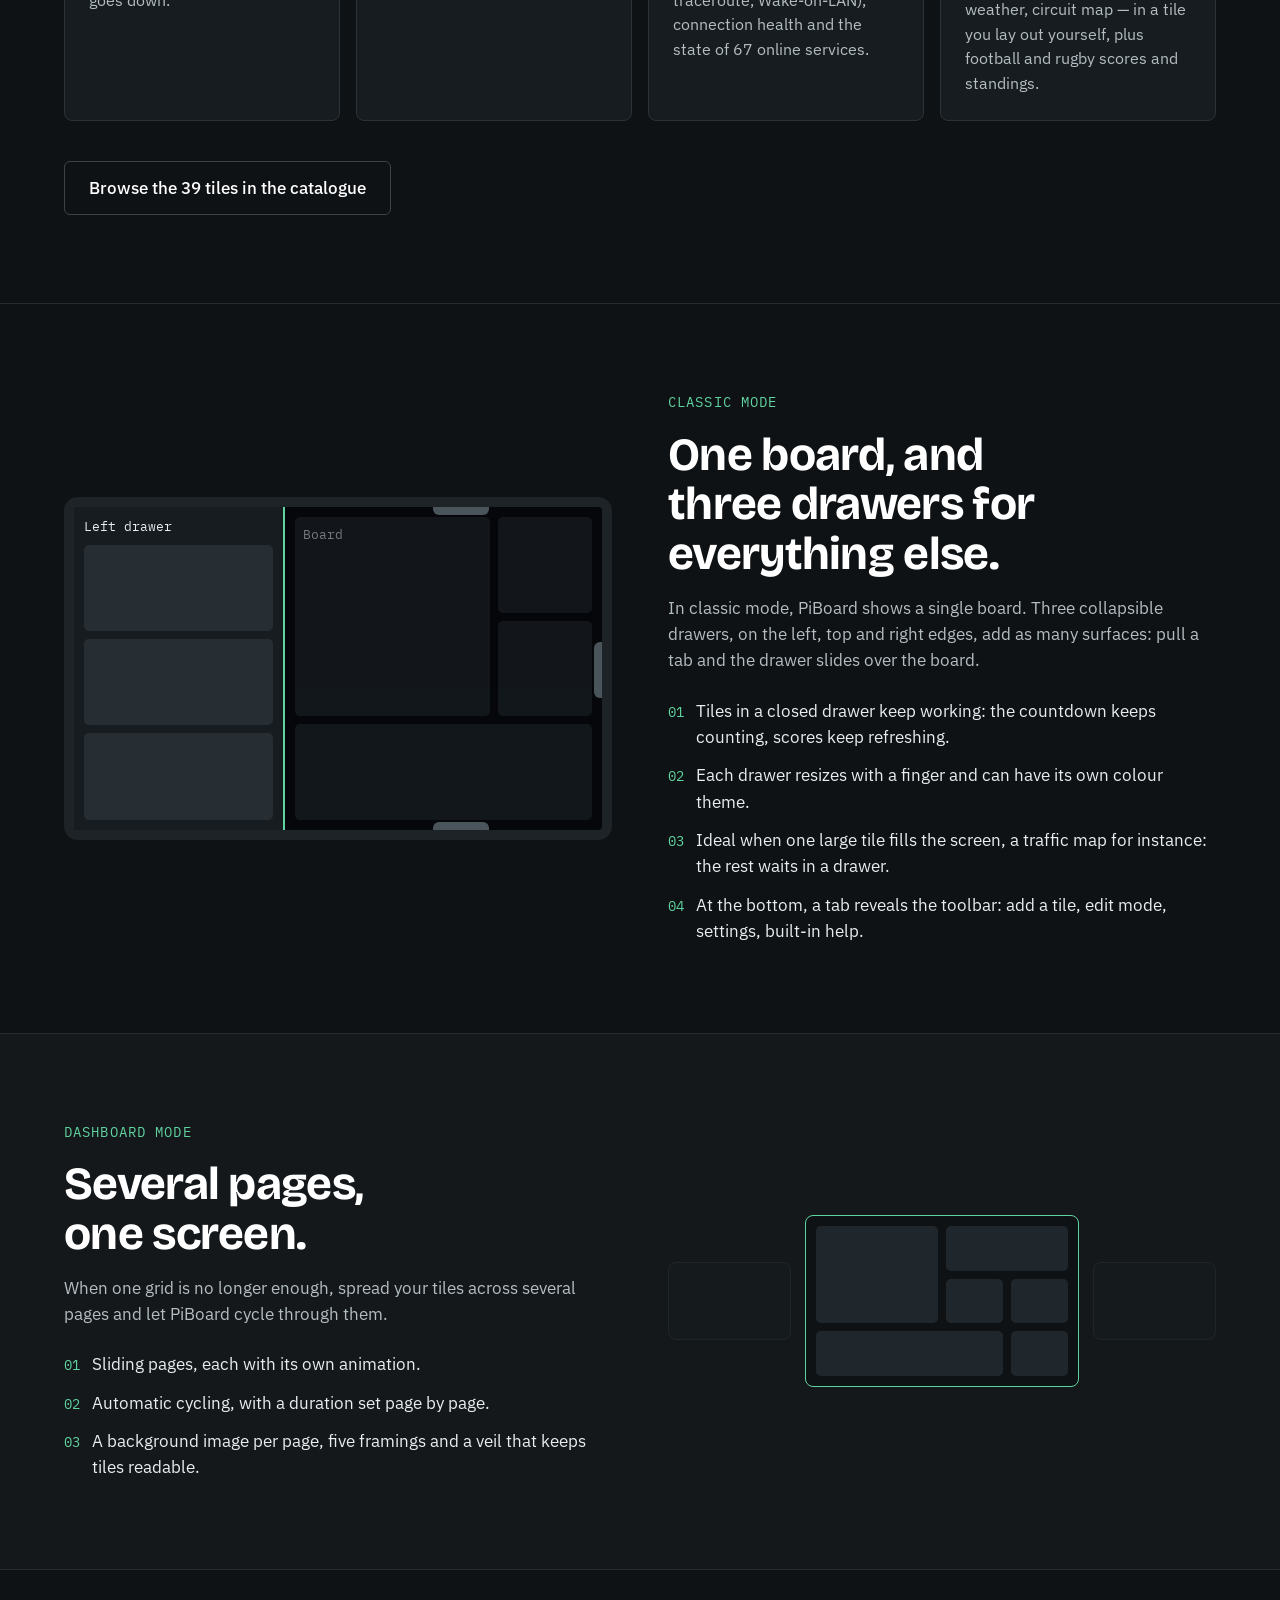
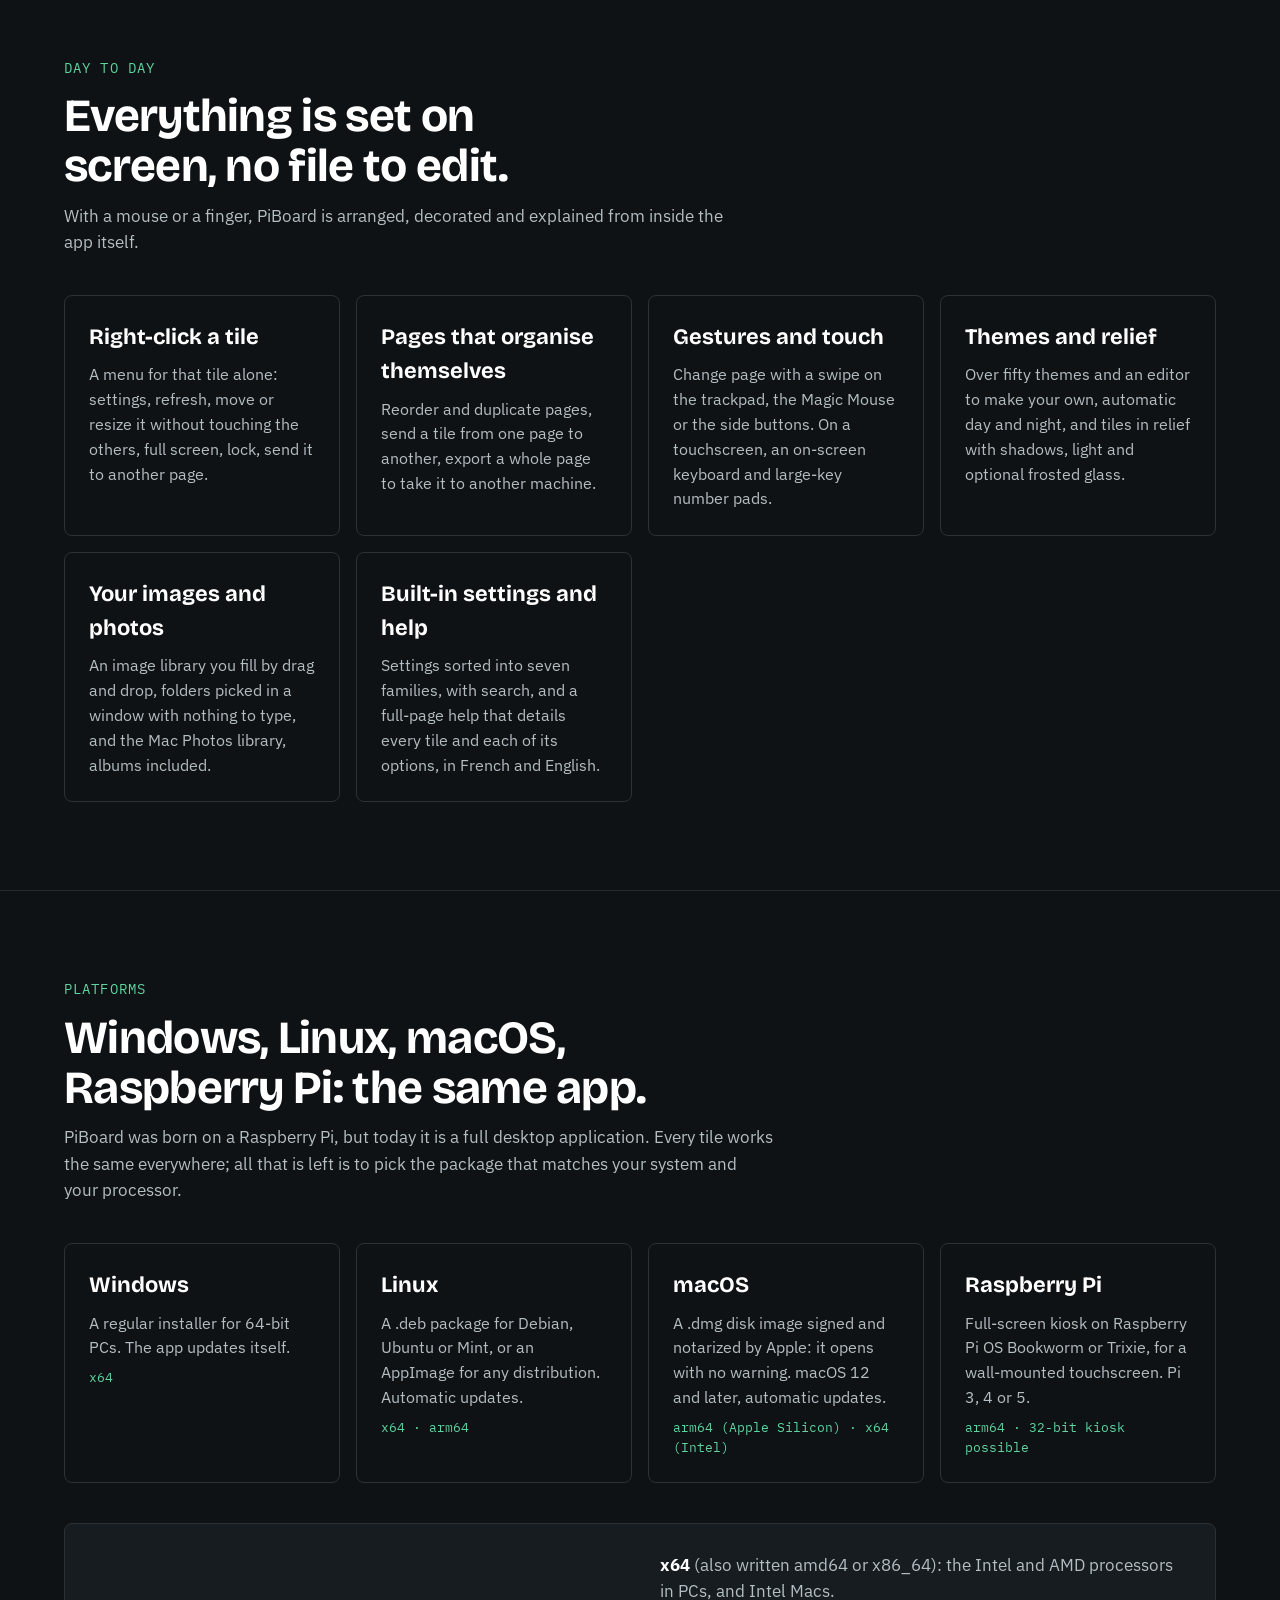
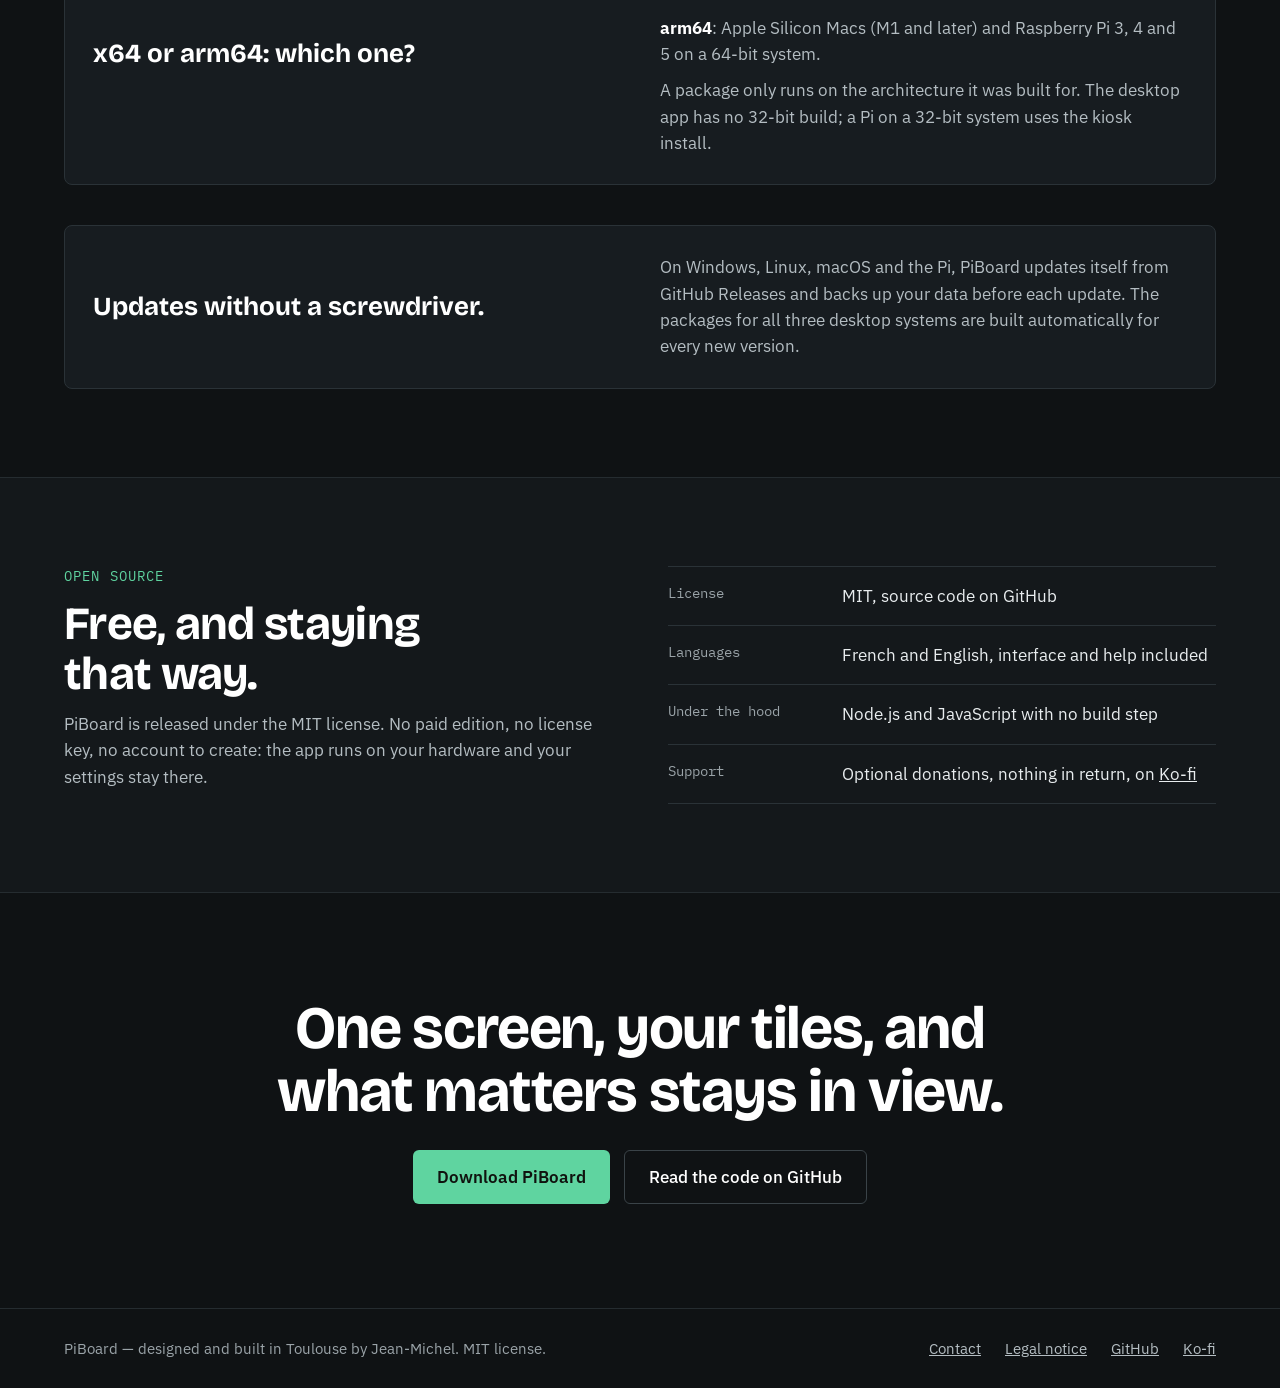
==== commit a85ece87: "Site : 39 tuiles, F1/MotoGP, nouveautes jusqu'a la 1.175.0, macOS notarise, liens externes dans un n" ====
--- a/en/index.html
+++ b/en/index.html
@@ -23,7 +23,7 @@
 <a href="#platforms" style="text-decoration: none; color: #b4bdc2; min-height: 44px; display: flex; align-items: center">Platforms</a>
 <a href="contact.html" style="text-decoration: none; color: #b4bdc2; min-height: 44px; display: flex; align-items: center">Contact</a>
 <a href="../index.html" lang="fr" aria-label="Version française" style="text-decoration: none; color: #b4bdc2; min-height: 44px; display: flex; align-items: center; font-family: 'IBM Plex Mono', Consolas, monospace; font-size: 14px">FR</a>
-<a href="https://github.com/jihemezes/piboard" style="text-decoration: none; color: #ffffff; border: 1px solid #3a4348; border-radius: 6px; padding: 0 16px; min-height: 44px; display: flex; align-items: center; font-weight: 500">GitHub</a>
+<a href="https://github.com/jihemezes/piboard" target="_blank" rel="noopener" style="text-decoration: none; color: #ffffff; border: 1px solid #3a4348; border-radius: 6px; padding: 0 16px; min-height: 44px; display: flex; align-items: center; font-weight: 500">GitHub</a>
 </nav>
 </header>
 
@@ -33,9 +33,9 @@
 <div style="display: flex; flex-direction: column; gap: 24px">
 <div style="font-family: 'IBM Plex Mono', Consolas, monospace; font-size: 14px; letter-spacing: 0.08em; text-transform: uppercase; color: var(--accent)">Self-hosted dashboard</div>
 <h1 style="margin: 0; font-family: 'Bricolage Grotesque', 'Trebuchet MS', sans-serif; font-weight: 700; font-size: clamp(40px, 6vw, 72px); line-height: 1.02; letter-spacing: -0.02em; color: #ffffff; text-wrap: balance">Everything that matters, on one screen.</h1>
-<p style="margin: 0; font-size: 20px; color: #b4bdc2; max-width: 34em; text-wrap: pretty">PiBoard is a tile dashboard for Windows, Linux, macOS and Raspberry Pi: weather, traffic, news from RSS feeds, mail, calendar, TV guide, sports, stocks. 36 tiles to arrange on a wall-mounted touchscreen or on your computer's second monitor.</p>
+<p style="margin: 0; font-size: 20px; color: #b4bdc2; max-width: 34em; text-wrap: pretty">PiBoard is a tile dashboard for Windows, Linux, macOS and Raspberry Pi: weather, traffic, news from RSS feeds, mail, calendar, TV guide, Formula 1 and MotoGP, stocks, network monitoring. 39 tiles to arrange on a wall-mounted touchscreen or on your computer's second monitor.</p>
 <div style="display: flex; flex-wrap: wrap; gap: 14px; align-items: center">
-<a href="https://github.com/jihemezes/piboard/releases" style="text-decoration: none; background: var(--accent); color: #10130f; font-weight: 600; border-radius: 6px; padding: 0 24px; min-height: 52px; display: flex; align-items: center">Download PiBoard</a>
+<a href="https://github.com/jihemezes/piboard/releases" target="_blank" rel="noopener" style="text-decoration: none; background: var(--accent); color: #10130f; font-weight: 600; border-radius: 6px; padding: 0 24px; min-height: 52px; display: flex; align-items: center">Download PiBoard</a>
 <a href="tiles.html" style="text-decoration: none; color: #ffffff; border: 1px solid #3a4348; border-radius: 6px; padding: 0 24px; min-height: 52px; display: flex; align-items: center; font-weight: 500">Browse the tiles</a>
 </div>
 <div style="font-family: 'IBM Plex Mono', Consolas, monospace; font-size: 14px; color: #9aa3a8">Free · MIT license · Windows, Linux, macOS, Raspberry Pi · x64 and arm64</div>
@@ -66,7 +66,7 @@
 <div style="display: flex; flex-direction: column; gap: 12px; max-width: 720px">
 <div style="font-family: 'IBM Plex Mono', Consolas, monospace; font-size: 14px; letter-spacing: 0.08em; text-transform: uppercase; color: var(--accent)">The tiles</div>
 <h2 style="margin: 0; font-family: 'Bricolage Grotesque', 'Trebuchet MS', sans-serif; font-weight: 700; font-size: clamp(30px, 4vw, 46px); line-height: 1.08; letter-spacing: -0.015em; color: #ffffff; text-wrap: balance">What you check ten times a day, already on display.</h2>
-<p style="margin: 0; color: #b4bdc2; text-wrap: pretty">36 tiles in ten families. Each one moves and resizes with a finger or a mouse; the data comes from open sources or from your own services.</p>
+<p style="margin: 0; color: #b4bdc2; text-wrap: pretty">39 tiles in ten families. Each one moves and resizes with a finger or a mouse; the data comes from open sources or from your own services.</p>
 </div>
 <div style="display: grid; grid-template-columns: repeat(auto-fit, minmax(min(260px, 100%), 1fr)); gap: 16px">
 <div style="background: #171c20; border: 1px solid #2a3237; border-radius: 8px; padding: 24px; display: flex; flex-direction: column; gap: 8px">
@@ -79,7 +79,7 @@
 </div>
 <div style="background: #171c20; border: 1px solid #2a3237; border-radius: 8px; padding: 24px; display: flex; flex-direction: column; gap: 8px">
 <h3 style="margin: 0; font-family: 'Bricolage Grotesque', 'Trebuchet MS', sans-serif; font-weight: 700; font-size: 22px; color: #ffffff">News from RSS feeds</h3>
-<p style="margin: 0; color: #b4bdc2; font-size: 16px">Your RSS and Atom feeds scroll by themselves. A tap opens the article in reader mode, text extracted from the page, without leaving the board.</p>
+<p style="margin: 0; color: #b4bdc2; font-size: 16px">Up to 12 RSS and Atom feeds per tile, each with its own colour. A tap opens the article in reader mode, and your newspaper subscriptions open in full.</p>
 </div>
 <div style="background: #171c20; border: 1px solid #2a3237; border-radius: 8px; padding: 24px; display: flex; flex-direction: column; gap: 8px">
 <h3 style="margin: 0; font-family: 'Bricolage Grotesque', 'Trebuchet MS', sans-serif; font-weight: 700; font-size: 22px; color: #ffffff">Mail and calendar</h3>
@@ -95,15 +95,15 @@
 </div>
 <div style="background: #171c20; border: 1px solid #2a3237; border-radius: 8px; padding: 24px; display: flex; flex-direction: column; gap: 8px">
 <h3 style="margin: 0; font-family: 'Bricolage Grotesque', 'Trebuchet MS', sans-serif; font-weight: 700; font-size: 22px; color: #ffffff">Network and system</h3>
-<p style="margin: 0; color: #b4bdc2; font-size: 16px">Network status, public IP address, GPU load, with charts that share one time axis.</p>
-</div>
-<div style="background: #171c20; border: 1px solid #2a3237; border-radius: 8px; padding: 24px; display: flex; flex-direction: column; gap: 8px">
-<h3 style="margin: 0; font-family: 'Bricolage Grotesque', 'Trebuchet MS', sans-serif; font-weight: 700; font-size: 22px; color: #ffffff">TV, sports and photos</h3>
-<p style="margin: 0; color: #b4bdc2; font-size: 16px">French DTT and Canal+ listings, scores and standings, and your photos as a slideshow from a folder, a NAS or a USB key.</p>
+<p style="margin: 0; color: #b4bdc2; font-size: 16px">An alert when an unknown device joins your network, a toolbox per device (ping, ports, traceroute, Wake-on-LAN), connection health and the state of 67 online services.</p>
+</div>
+<div style="background: #171c20; border: 1px solid #2a3237; border-radius: 8px; padding: 24px; display: flex; flex-direction: column; gap: 8px">
+<h3 style="margin: 0; font-family: 'Bricolage Grotesque', 'Trebuchet MS', sans-serif; font-weight: 700; font-size: 22px; color: #ffffff">Formula 1, MotoGP and sports</h3>
+<p style="margin: 0; color: #b4bdc2; font-size: 16px">The whole Grand Prix weekend — sessions, standings, weather, circuit map — in a tile you lay out yourself, plus football and rugby scores and standings.</p>
 </div>
 </div>
 <div style="display: flex">
-<a href="tiles.html" style="text-decoration: none; color: #ffffff; border: 1px solid #3a4348; border-radius: 6px; padding: 0 24px; min-height: 52px; display: flex; align-items: center; font-weight: 500">Browse the 36 tiles in the catalogue</a>
+<a href="tiles.html" style="text-decoration: none; color: #ffffff; border: 1px solid #3a4348; border-radius: 6px; padding: 0 24px; min-height: 52px; display: flex; align-items: center; font-weight: 500">Browse the 39 tiles in the catalogue</a>
 </div>
 </div>
 </section>
@@ -168,6 +168,42 @@
 </div>
 </section>
 
+<section id="everyday" style="border-top: 1px solid #252c30">
+<div style="max-width: 1200px; margin: 0 auto; padding: 88px 24px; box-sizing: border-box; display: flex; flex-direction: column; gap: 40px">
+<div style="display: flex; flex-direction: column; gap: 12px; max-width: 720px">
+<div style="font-family: 'IBM Plex Mono', Consolas, monospace; font-size: 14px; letter-spacing: 0.08em; text-transform: uppercase; color: var(--accent)">Day to day</div>
+<h2 style="margin: 0; font-family: 'Bricolage Grotesque', 'Trebuchet MS', sans-serif; font-weight: 700; font-size: clamp(30px, 4vw, 46px); line-height: 1.08; letter-spacing: -0.015em; color: #ffffff; text-wrap: balance">Everything is set on screen, no file to edit.</h2>
+<p style="margin: 0; color: #b4bdc2; text-wrap: pretty">With a mouse or a finger, PiBoard is arranged, decorated and explained from inside the app itself.</p>
+</div>
+<div style="display: grid; grid-template-columns: repeat(auto-fit, minmax(min(260px, 100%), 1fr)); gap: 16px">
+<div style="border: 1px solid #2a3237; border-radius: 8px; padding: 24px; display: flex; flex-direction: column; gap: 8px">
+<h3 style="margin: 0; font-family: 'Bricolage Grotesque', 'Trebuchet MS', sans-serif; font-weight: 700; font-size: 22px; color: #ffffff">Right-click a tile</h3>
+<p style="margin: 0; color: #b4bdc2; font-size: 16px">A menu for that tile alone: settings, refresh, move or resize it without touching the others, full screen, lock, send it to another page.</p>
+</div>
+<div style="border: 1px solid #2a3237; border-radius: 8px; padding: 24px; display: flex; flex-direction: column; gap: 8px">
+<h3 style="margin: 0; font-family: 'Bricolage Grotesque', 'Trebuchet MS', sans-serif; font-weight: 700; font-size: 22px; color: #ffffff">Pages that organise themselves</h3>
+<p style="margin: 0; color: #b4bdc2; font-size: 16px">Reorder and duplicate pages, send a tile from one page to another, export a whole page to take it to another machine.</p>
+</div>
+<div style="border: 1px solid #2a3237; border-radius: 8px; padding: 24px; display: flex; flex-direction: column; gap: 8px">
+<h3 style="margin: 0; font-family: 'Bricolage Grotesque', 'Trebuchet MS', sans-serif; font-weight: 700; font-size: 22px; color: #ffffff">Gestures and touch</h3>
+<p style="margin: 0; color: #b4bdc2; font-size: 16px">Change page with a swipe on the trackpad, the Magic Mouse or the side buttons. On a touchscreen, an on-screen keyboard and large-key number pads.</p>
+</div>
+<div style="border: 1px solid #2a3237; border-radius: 8px; padding: 24px; display: flex; flex-direction: column; gap: 8px">
+<h3 style="margin: 0; font-family: 'Bricolage Grotesque', 'Trebuchet MS', sans-serif; font-weight: 700; font-size: 22px; color: #ffffff">Themes and relief</h3>
+<p style="margin: 0; color: #b4bdc2; font-size: 16px">Over fifty themes and an editor to make your own, automatic day and night, and tiles in relief with shadows, light and optional frosted glass.</p>
+</div>
+<div style="border: 1px solid #2a3237; border-radius: 8px; padding: 24px; display: flex; flex-direction: column; gap: 8px">
+<h3 style="margin: 0; font-family: 'Bricolage Grotesque', 'Trebuchet MS', sans-serif; font-weight: 700; font-size: 22px; color: #ffffff">Your images and photos</h3>
+<p style="margin: 0; color: #b4bdc2; font-size: 16px">An image library you fill by drag and drop, folders picked in a window with nothing to type, and the Mac Photos library, albums included.</p>
+</div>
+<div style="border: 1px solid #2a3237; border-radius: 8px; padding: 24px; display: flex; flex-direction: column; gap: 8px">
+<h3 style="margin: 0; font-family: 'Bricolage Grotesque', 'Trebuchet MS', sans-serif; font-weight: 700; font-size: 22px; color: #ffffff">Built-in settings and help</h3>
+<p style="margin: 0; color: #b4bdc2; font-size: 16px">Settings sorted into seven families, with search, and a full-page help that details every tile and each of its options, in French and English.</p>
+</div>
+</div>
+</div>
+</section>
+
 <section id="platforms" style="border-top: 1px solid #252c30">
 <div style="max-width: 1200px; margin: 0 auto; padding: 88px 24px; box-sizing: border-box; display: flex; flex-direction: column; gap: 40px">
 <div style="display: flex; flex-direction: column; gap: 12px; max-width: 720px">
@@ -188,7 +224,7 @@
 </div>
 <div style="border: 1px solid #2a3237; border-radius: 8px; padding: 24px; display: flex; flex-direction: column; gap: 8px">
 <h3 style="margin: 0; font-family: 'Bricolage Grotesque', 'Trebuchet MS', sans-serif; font-weight: 700; font-size: 22px; color: #ffffff">macOS</h3>
-<p style="margin: 0; color: #b4bdc2; font-size: 16px">A .dmg disk image, for macOS 12 and later. You update by downloading the new .dmg.</p>
+<p style="margin: 0; color: #b4bdc2; font-size: 16px">A .dmg disk image signed and notarized by Apple: it opens with no warning. macOS 12 and later, automatic updates.</p>
 <div style="font-family: 'IBM Plex Mono', Consolas, monospace; font-size: 13px; color: var(--accent)">arm64 (Apple Silicon) · x64 (Intel)</div>
 </div>
 <div style="border: 1px solid #2a3237; border-radius: 8px; padding: 24px; display: flex; flex-direction: column; gap: 8px">
@@ -207,7 +243,7 @@
 </div>
 <div style="background: #171c20; border: 1px solid #2a3237; border-radius: 8px; padding: 28px; display: grid; grid-template-columns: repeat(auto-fit, minmax(min(300px, 100%), 1fr)); gap: 16px 40px; align-items: center">
 <h3 style="margin: 0; font-family: 'Bricolage Grotesque', 'Trebuchet MS', sans-serif; font-weight: 700; font-size: 26px; line-height: 1.15; color: #ffffff">Updates without a screwdriver.</h3>
-<p style="margin: 0; color: #b4bdc2">On Windows, on Linux and on the Pi, PiBoard updates itself from GitHub Releases and backs up your data before each update. On macOS, because the app is not notarized by Apple, updating stays manual.</p>
+<p style="margin: 0; color: #b4bdc2">On Windows, Linux, macOS and the Pi, PiBoard updates itself from GitHub Releases and backs up your data before each update. The packages for all three desktop systems are built automatically for every new version.</p>
 </div>
 </div>
 </section>
@@ -223,7 +259,7 @@
 <div style="display: flex; flex-wrap: wrap; gap: 4px 24px; padding: 16px 0; border-top: 1px solid #2a3237"><dt style="flex: 0 0 150px; font-family: 'IBM Plex Mono', Consolas, monospace; font-size: 14px; color: #9aa3a8">License</dt><dd style="margin: 0; flex: 1 1 220px">MIT, source code on GitHub</dd></div>
 <div style="display: flex; flex-wrap: wrap; gap: 4px 24px; padding: 16px 0; border-top: 1px solid #2a3237"><dt style="flex: 0 0 150px; font-family: 'IBM Plex Mono', Consolas, monospace; font-size: 14px; color: #9aa3a8">Languages</dt><dd style="margin: 0; flex: 1 1 220px">French and English, interface and help included</dd></div>
 <div style="display: flex; flex-wrap: wrap; gap: 4px 24px; padding: 16px 0; border-top: 1px solid #2a3237"><dt style="flex: 0 0 150px; font-family: 'IBM Plex Mono', Consolas, monospace; font-size: 14px; color: #9aa3a8">Under the hood</dt><dd style="margin: 0; flex: 1 1 220px">Node.js and JavaScript with no build step</dd></div>
-<div style="display: flex; flex-wrap: wrap; gap: 4px 24px; padding: 16px 0; border-top: 1px solid #2a3237; border-bottom: 1px solid #2a3237"><dt style="flex: 0 0 150px; font-family: 'IBM Plex Mono', Consolas, monospace; font-size: 14px; color: #9aa3a8">Support</dt><dd style="margin: 0; flex: 1 1 220px">Optional donations, nothing in return, on <a href="https://ko-fi.com/jihemezes">Ko-fi</a></dd></div>
+<div style="display: flex; flex-wrap: wrap; gap: 4px 24px; padding: 16px 0; border-top: 1px solid #2a3237; border-bottom: 1px solid #2a3237"><dt style="flex: 0 0 150px; font-family: 'IBM Plex Mono', Consolas, monospace; font-size: 14px; color: #9aa3a8">Support</dt><dd style="margin: 0; flex: 1 1 220px">Optional donations, nothing in return, on <a href="https://ko-fi.com/jihemezes" target="_blank" rel="noopener">Ko-fi</a></dd></div>
 </dl>
 </div>
 </section>
@@ -232,8 +268,8 @@
 <div style="max-width: 1200px; margin: 0 auto; padding: 104px 24px; box-sizing: border-box; display: flex; flex-direction: column; align-items: center; gap: 28px; text-align: center">
 <h2 style="margin: 0; font-family: 'Bricolage Grotesque', 'Trebuchet MS', sans-serif; font-weight: 700; font-size: clamp(34px, 5vw, 60px); line-height: 1.04; letter-spacing: -0.02em; color: #ffffff; max-width: 16em; text-wrap: balance">One screen, your tiles, and what matters stays in view.</h2>
 <div style="display: flex; flex-wrap: wrap; gap: 14px; justify-content: center">
-<a href="https://github.com/jihemezes/piboard/releases" style="text-decoration: none; background: var(--accent); color: #10130f; font-weight: 600; border-radius: 6px; padding: 0 24px; min-height: 52px; display: flex; align-items: center">Download PiBoard</a>
-<a href="https://github.com/jihemezes/piboard" style="text-decoration: none; color: #ffffff; border: 1px solid #3a4348; border-radius: 6px; padding: 0 24px; min-height: 52px; display: flex; align-items: center; font-weight: 500">Read the code on GitHub</a>
+<a href="https://github.com/jihemezes/piboard/releases" target="_blank" rel="noopener" style="text-decoration: none; background: var(--accent); color: #10130f; font-weight: 600; border-radius: 6px; padding: 0 24px; min-height: 52px; display: flex; align-items: center">Download PiBoard</a>
+<a href="https://github.com/jihemezes/piboard" target="_blank" rel="noopener" style="text-decoration: none; color: #ffffff; border: 1px solid #3a4348; border-radius: 6px; padding: 0 24px; min-height: 52px; display: flex; align-items: center; font-weight: 500">Read the code on GitHub</a>
 </div>
 </div>
 </section>
@@ -246,8 +282,8 @@
 <div style="display: flex; flex-wrap: wrap; gap: 8px 24px">
 <a href="contact.html" style="color: #b4bdc2">Contact</a>
 <a href="legal.html" style="color: #b4bdc2">Legal notice</a>
-<a href="https://github.com/jihemezes/piboard" style="color: #b4bdc2">GitHub</a>
-<a href="https://ko-fi.com/jihemezes" style="color: #b4bdc2">Ko-fi</a>
+<a href="https://github.com/jihemezes/piboard" target="_blank" rel="noopener" style="color: #b4bdc2">GitHub</a>
+<a href="https://ko-fi.com/jihemezes" target="_blank" rel="noopener" style="color: #b4bdc2">Ko-fi</a>
 </div>
 </div>
 </footer>
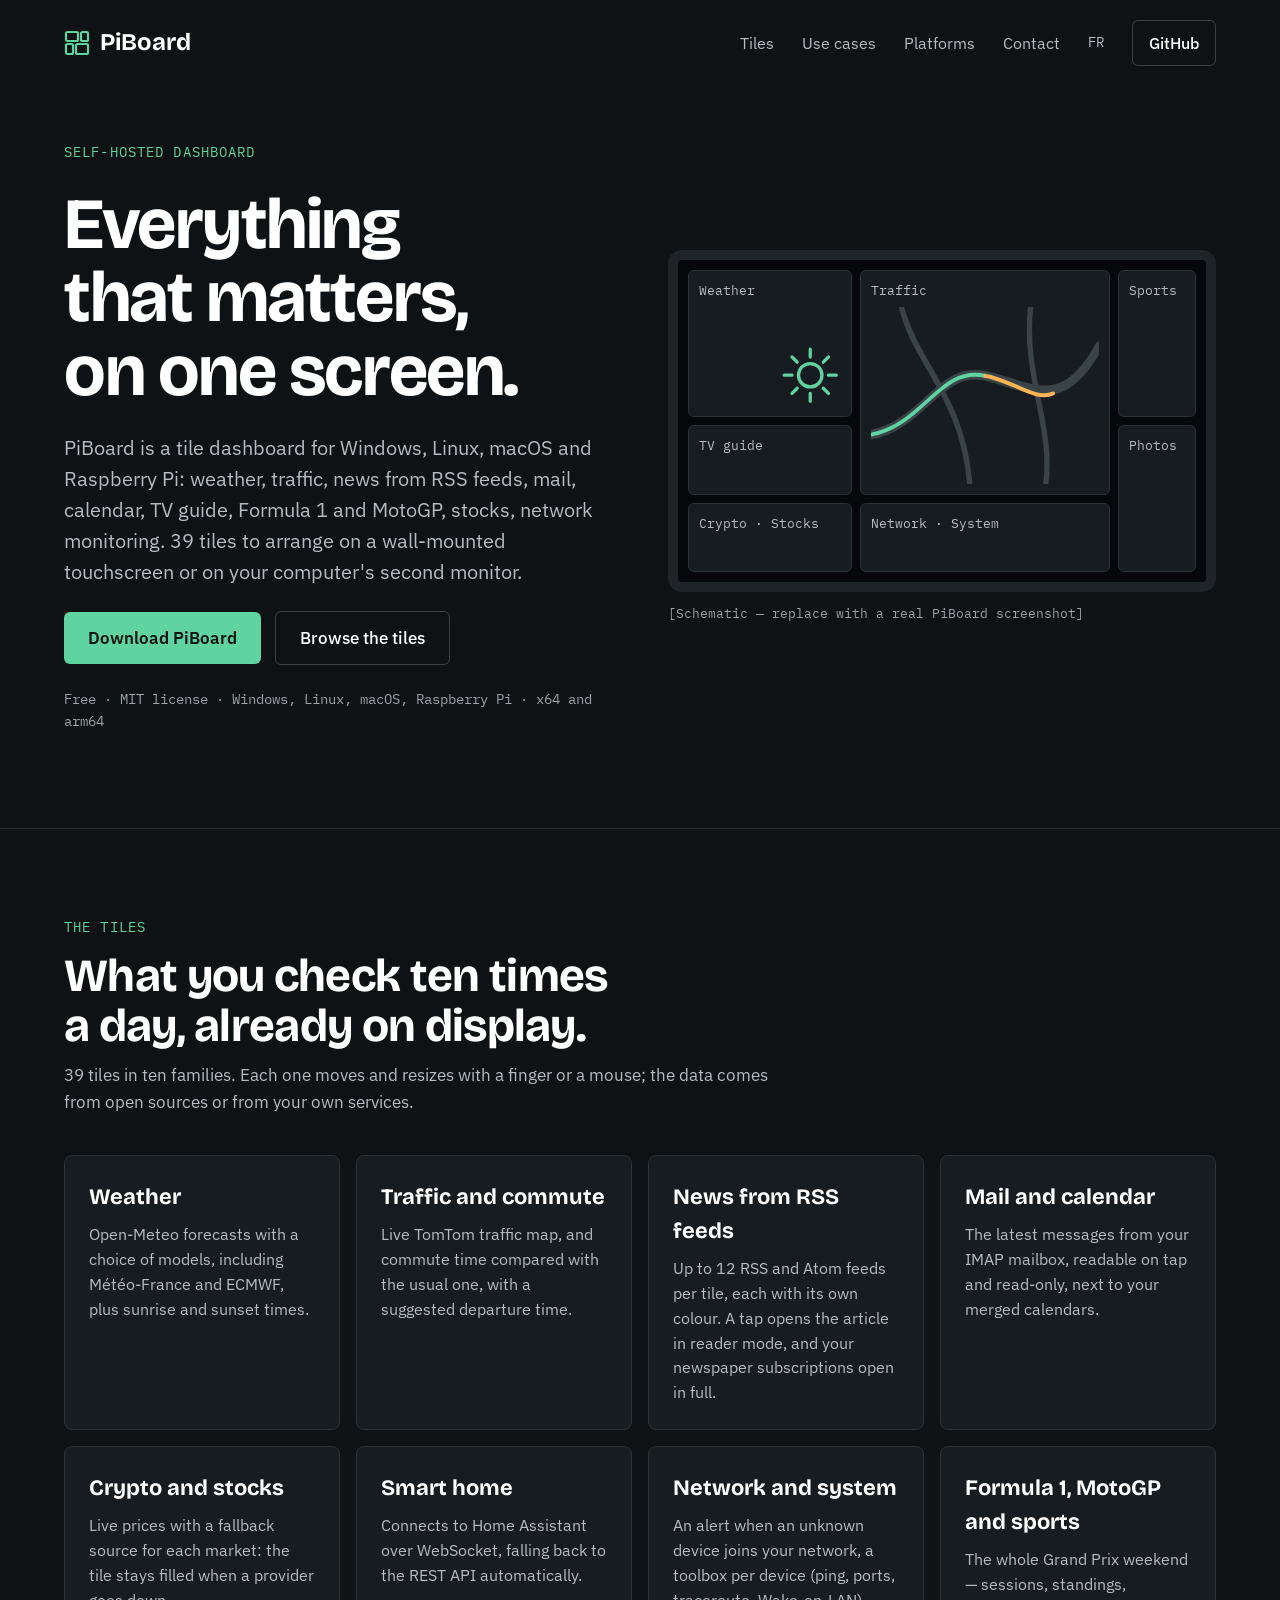
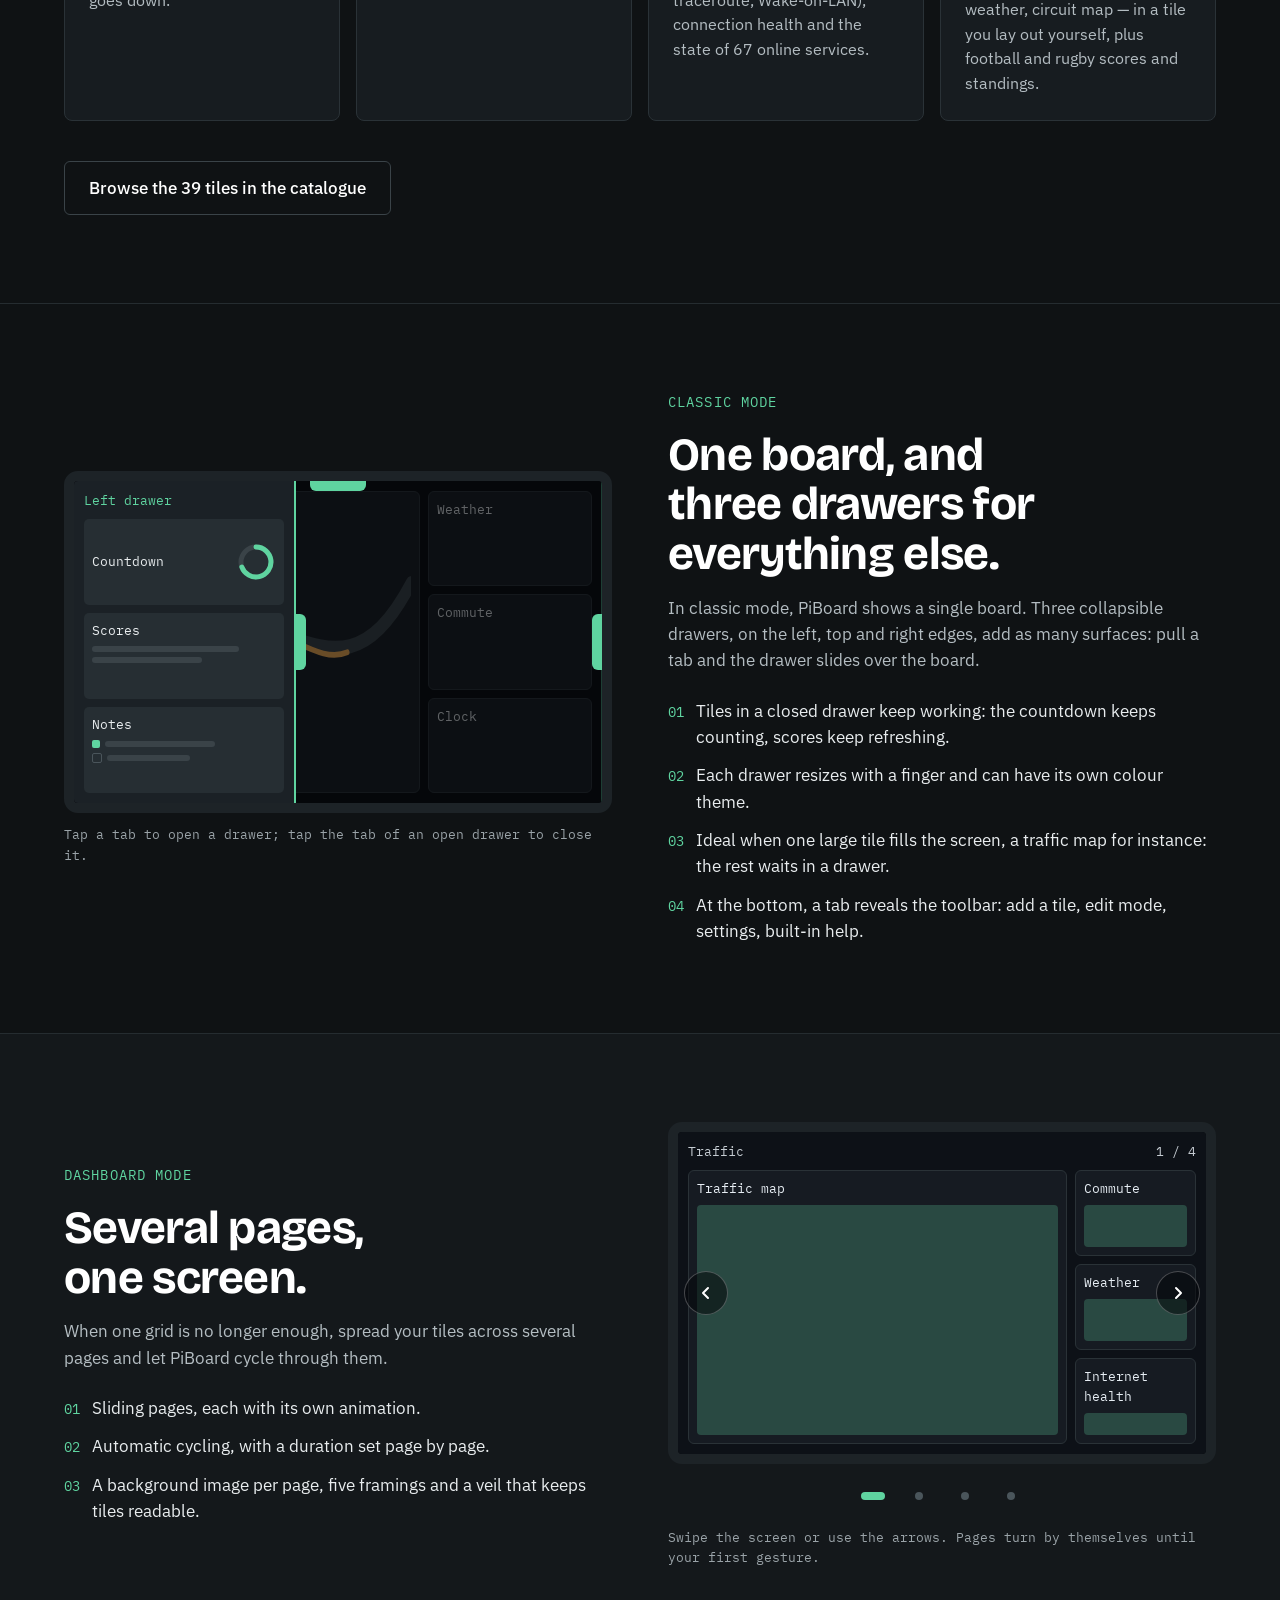
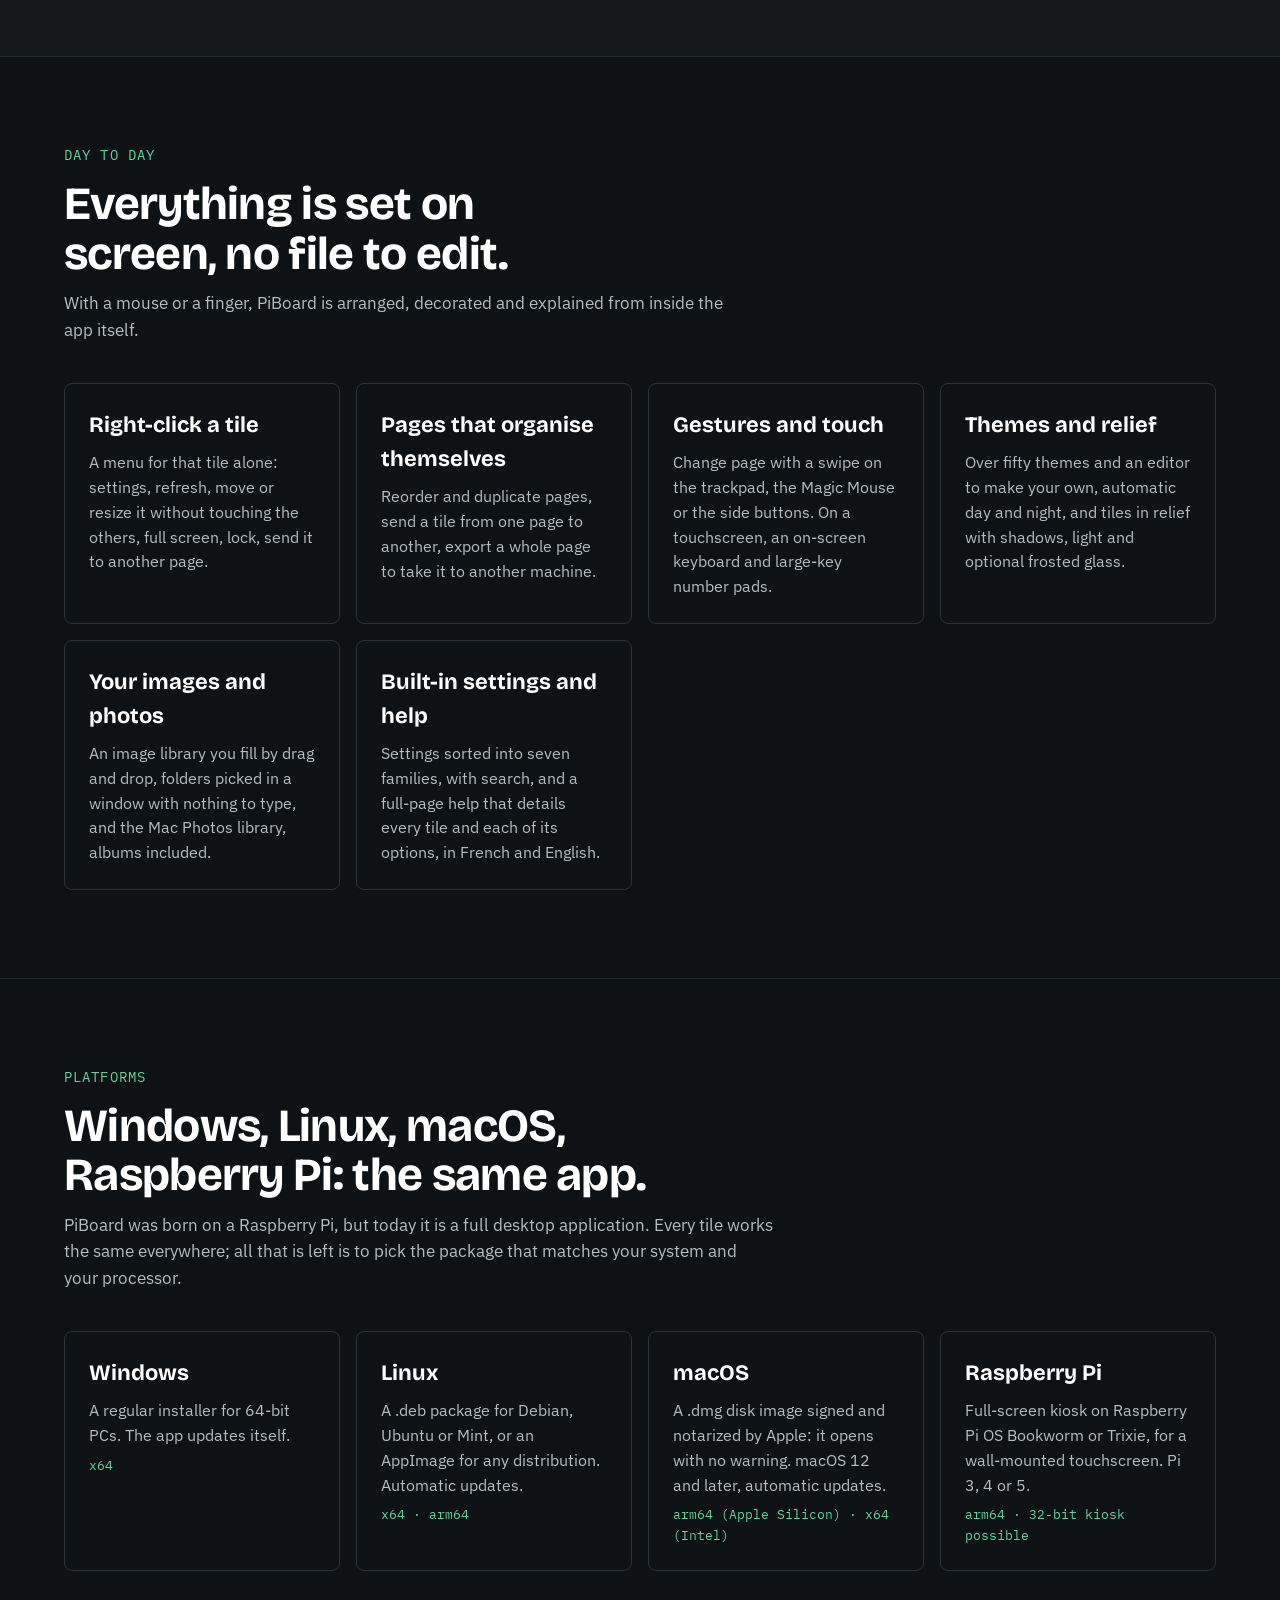
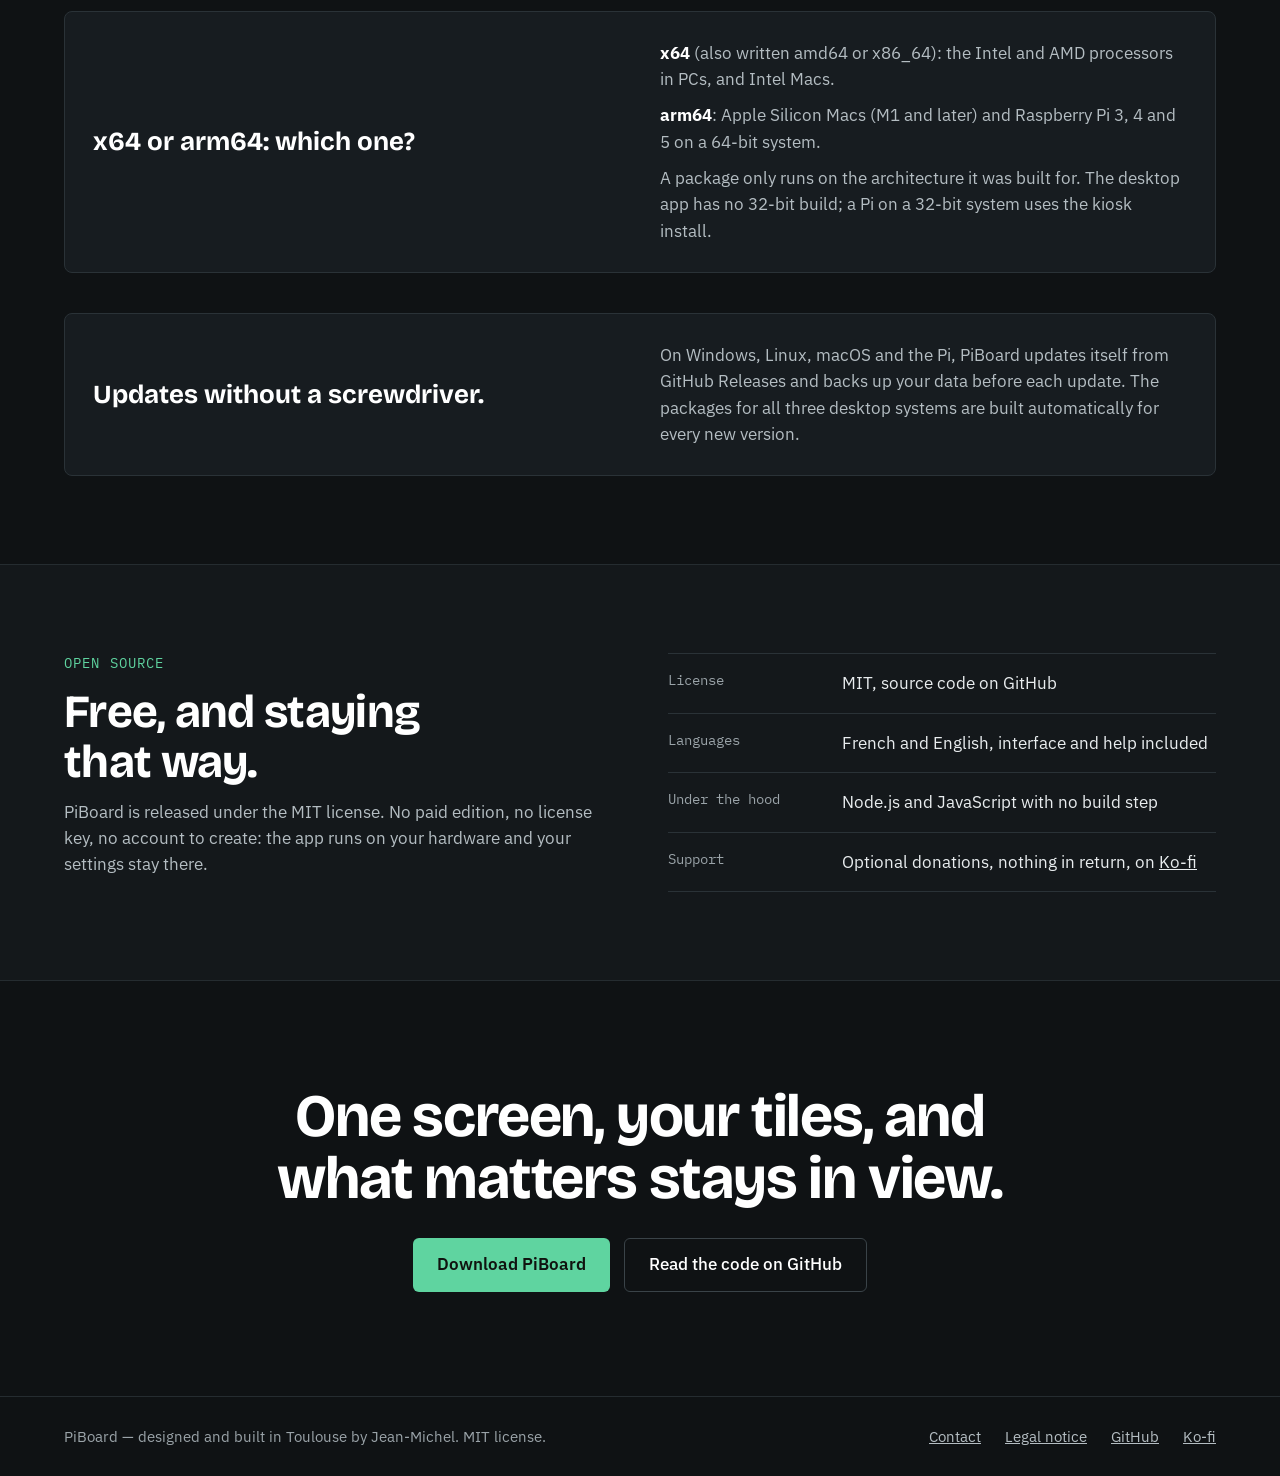
==== commit 044d50da: "Site : illustrations interactives des modes classique (volets) et tableau de bord (pages a faire gli" ====
--- a/en/index.html
+++ b/en/index.html
@@ -32,7 +32,13 @@
 <section style="max-width: 1200px; margin: 0 auto; padding: 56px 24px 96px; box-sizing: border-box; display: grid; grid-template-columns: repeat(auto-fit, minmax(min(440px, 100%), 1fr)); gap: 56px; align-items: center">
 <div style="display: flex; flex-direction: column; gap: 24px">
 <div style="font-family: 'IBM Plex Mono', Consolas, monospace; font-size: 14px; letter-spacing: 0.08em; text-transform: uppercase; color: var(--accent)">Self-hosted dashboard</div>
-<h1 style="margin: 0; font-family: 'Bricolage Grotesque', 'Trebuchet MS', sans-serif; font-weight: 700; font-size: clamp(40px, 6vw, 72px); line-height: 1.02; letter-spacing: -0.02em; color: #ffffff; text-wrap: balance">Everything that matters, on one screen.</h1>
+<h1 style="margin: 0; font-family: 'Bricolage Grotesque', 'Trebuchet MS', sans-serif; font-weight: 700; font-size: clamp(40px, 6vw, 72px); line-height: 1.02; letter-spacing: -0.02em; color: #ffffff; text-wrap: balance; display: grid" data-punch-seconds="6">
+
+<span aria-hidden="false" style="grid-area: 1 / 1; opacity: 1; transition: opacity 0.6s ease">Everything that matters, on one screen.</span>
+
+<span aria-hidden="true" style="grid-area: 1 / 1; opacity: 0; transition: opacity 0.6s ease">You needed it, you just didn't know it yet.</span>
+
+</h1>
 <p style="margin: 0; font-size: 20px; color: #b4bdc2; max-width: 34em; text-wrap: pretty">PiBoard is a tile dashboard for Windows, Linux, macOS and Raspberry Pi: weather, traffic, news from RSS feeds, mail, calendar, TV guide, Formula 1 and MotoGP, stocks, network monitoring. 39 tiles to arrange on a wall-mounted touchscreen or on your computer's second monitor.</p>
 <div style="display: flex; flex-wrap: wrap; gap: 14px; align-items: center">
 <a href="https://github.com/jihemezes/piboard/releases" target="_blank" rel="noopener" style="text-decoration: none; background: var(--accent); color: #10130f; font-weight: 600; border-radius: 6px; padding: 0 24px; min-height: 52px; display: flex; align-items: center">Download PiBoard</a>
@@ -110,22 +116,41 @@
 
 <section id="classic" style="border-top: 1px solid #252c30">
 <div style="max-width: 1200px; margin: 0 auto; padding: 88px 24px; box-sizing: border-box; display: grid; grid-template-columns: repeat(auto-fit, minmax(min(440px, 100%), 1fr)); gap: 56px; align-items: center">
-<div aria-hidden="true" style="position: relative; background: #05070a; border: 10px solid #1d2327; border-radius: 14px; aspect-ratio: 16 / 10; box-sizing: border-box; display: flex; overflow: hidden; font-family: 'IBM Plex Mono', Consolas, monospace; font-size: clamp(9px, 1.1vw, 13px); color: #e9edef">
-<div style="flex: 0 0 40%; background: #171c20; border-right: 2px solid var(--accent); padding: 10px; box-sizing: border-box; display: flex; flex-direction: column; gap: 8px">
-<div>Left drawer</div>
-<div style="flex-grow: 1; background: #262e33; border-radius: 5px"></div>
-<div style="flex-grow: 1; background: #262e33; border-radius: 5px"></div>
-<div style="flex-grow: 1; background: #262e33; border-radius: 5px"></div>
-</div>
-<div style="flex: 1 1 0; min-width: 0; padding: 10px; box-sizing: border-box; display: grid; grid-template-columns: repeat(3, minmax(0, 1fr)); grid-template-rows: repeat(3, minmax(0, 1fr)); gap: 8px; opacity: 0.5">
-<div style="grid-column: span 2; grid-row: span 2; background: #20272c; border-radius: 5px; padding: 8px">Board</div>
-<div style="background: #20272c; border-radius: 5px"></div>
-<div style="background: #20272c; border-radius: 5px"></div>
-<div style="grid-column: span 3; background: #20272c; border-radius: 5px"></div>
-</div>
-<div style="position: absolute; top: 0; left: 68%; width: 56px; height: 8px; background: #4a555b; border-radius: 0 0 6px 6px"></div>
-<div style="position: absolute; right: 0; top: 42%; width: 8px; height: 56px; background: #4a555b; border-radius: 6px 0 0 6px"></div>
-<div style="position: absolute; bottom: 0; left: 68%; width: 56px; height: 8px; background: #4a555b; border-radius: 6px 6px 0 0"></div>
+<div style="display: flex; flex-direction: column; gap: 12px">
+<div data-classic="1" style="position: relative; background: #05070a; border: 10px solid #1d2327; border-radius: 14px; aspect-ratio: 16 / 10; box-sizing: border-box; overflow: hidden; font-family: 'IBM Plex Mono', Consolas, monospace; font-size: clamp(9px, 1.1vw, 13px); color: #e9edef">
+<div aria-hidden="true" style="position: absolute; inset: 0; padding: 10px; box-sizing: border-box; display: grid; grid-template-columns: repeat(3, minmax(0, 1fr)); grid-template-rows: repeat(3, minmax(0, 1fr)); gap: 8px">
+<div style="grid-column: span 2; grid-row: span 3; background: #171c20; border: 1px solid #2a3237; border-radius: 6px; padding: 8px; display: flex; flex-direction: column; gap: 6px; overflow: hidden">
+<div>Traffic map</div>
+<svg viewBox="0 0 300 180" fill="none" stroke-linecap="round" preserveAspectRatio="none" style="flex-grow: 1; width: 100%; min-height: 0"><path d="M0 130 C70 120 90 60 150 70 S250 110 300 40" stroke="#3a4348" stroke-width="10"></path><path d="M40 0 C60 60 120 90 130 180" stroke="#3a4348" stroke-width="7"></path><path d="M0 130 C70 120 90 60 150 70" class="acc-stroke" stroke-width="4"></path><path d="M150 70 C190 76 215 96 240 88" stroke="#ffb454" stroke-width="4"></path></svg>
+</div>
+<div style="background: #171c20; border: 1px solid #2a3237; border-radius: 6px; padding: 8px">Weather</div>
+<div style="background: #171c20; border: 1px solid #2a3237; border-radius: 6px; padding: 8px">Commute</div>
+<div style="background: #171c20; border: 1px solid #2a3237; border-radius: 6px; padding: 8px">Clock</div>
+</div>
+<div data-dim="1" aria-hidden="true" style="position: absolute; inset: 0; background: rgba(5, 7, 10, 0.6); opacity: 1; transition: opacity 0.4s ease; pointer-events: none; z-index: 1"></div>
+<div data-drawer="left" aria-hidden="false" style="position: absolute; top: 0; bottom: 0; left: 0; width: 42%; background: #1b2126; border-right: 2px solid var(--accent); padding: 10px; box-sizing: border-box; display: flex; flex-direction: column; gap: 8px; transform: translateX(0); transition: transform 0.45s ease; z-index: 2">
+<div style="color: var(--accent)">Left drawer</div>
+<div style="flex: 1 1 0; min-height: 0; background: #262e33; border-radius: 5px; padding: 8px; display: flex; align-items: center; justify-content: space-between; gap: 6px; overflow: hidden"><span>Countdown</span><svg viewBox="0 0 24 24" fill="none" stroke-width="3" style="width: 28%; max-width: 40px; flex: none"><circle cx="12" cy="12" r="9" stroke="#3a4348"></circle><path d="M12 3 A9 9 0 1 1 3.5 15" class="acc-stroke" stroke-linecap="round"></path></svg></div>
+<div style="flex: 1 1 0; min-height: 0; background: #262e33; border-radius: 5px; padding: 8px; display: flex; flex-direction: column; gap: 5px; overflow: hidden"><span>Scores</span><span style="height: 6px; width: 80%; background: #3a4348; border-radius: 3px"></span><span style="height: 6px; width: 60%; background: #3a4348; border-radius: 3px"></span></div>
+<div style="flex: 1 1 0; min-height: 0; background: #262e33; border-radius: 5px; padding: 8px; display: flex; flex-direction: column; gap: 5px; overflow: hidden"><span>Notes</span><span style="display: flex; gap: 5px; align-items: center"><span style="width: 8px; height: 8px; border-radius: 2px; background: var(--accent)"></span><span style="height: 6px; width: 60%; background: #3a4348; border-radius: 3px"></span></span><span style="display: flex; gap: 5px; align-items: center"><span style="width: 8px; height: 8px; border-radius: 2px; border: 1px solid #4a555b"></span><span style="height: 6px; width: 45%; background: #3a4348; border-radius: 3px"></span></span></div>
+</div>
+<div data-drawer="top" aria-hidden="true" style="position: absolute; top: 0; left: 0; right: 0; height: 46%; background: #1b2126; border-bottom: 2px solid var(--accent); padding: 10px; box-sizing: border-box; display: grid; grid-template-columns: repeat(3, minmax(0, 1fr)); grid-template-rows: auto minmax(0, 1fr); gap: 8px; transform: translateY(-100%); transition: transform 0.45s ease; z-index: 2">
+<div style="grid-column: 1 / -1; color: var(--accent)">Top drawer</div>
+<div style="background: #262e33; border-radius: 5px; padding: 8px; overflow: hidden">Clock</div>
+<div style="background: #262e33; border-radius: 5px; padding: 8px; overflow: hidden">Weather</div>
+<div style="background: #262e33; border-radius: 5px; padding: 8px; display: flex; flex-direction: column; gap: 6px; overflow: hidden"><span>Tempo colour</span><span style="display: flex; gap: 4px"><span style="width: 10px; height: 10px; border-radius: 50%; background: #3b82f6"></span><span style="width: 10px; height: 10px; border-radius: 50%; background: #f1f5f9"></span><span style="width: 10px; height: 10px; border-radius: 50%; background: #ef4444"></span></span></div>
+</div>
+<div data-drawer="right" aria-hidden="true" style="position: absolute; top: 0; bottom: 0; right: 0; width: 42%; background: #1b2126; border-left: 2px solid var(--accent); padding: 10px; box-sizing: border-box; display: flex; flex-direction: column; gap: 8px; transform: translateX(100%); transition: transform 0.45s ease; z-index: 2">
+<div style="color: var(--accent)">Right drawer</div>
+<div style="flex: 1 1 0; min-height: 0; background: #262e33; border-radius: 5px; padding: 8px; display: flex; flex-direction: column; gap: 5px; overflow: hidden"><span>RSS feed</span><span style="display: flex; gap: 5px; align-items: center"><span style="width: 18px; height: 6px; border-radius: 3px; background: #6cb8ff"></span><span style="height: 6px; width: 55%; background: #3a4348; border-radius: 3px"></span></span><span style="display: flex; gap: 5px; align-items: center"><span style="width: 18px; height: 6px; border-radius: 3px; background: #ffb454"></span><span style="height: 6px; width: 45%; background: #3a4348; border-radius: 3px"></span></span></div>
+<div style="flex: 1 1 0; min-height: 0; background: #262e33; border-radius: 5px; padding: 8px; display: flex; flex-direction: column; gap: 5px; overflow: hidden"><span>Mailbox</span><span style="height: 6px; width: 75%; background: #3a4348; border-radius: 3px"></span><span style="height: 6px; width: 55%; background: #3a4348; border-radius: 3px"></span></div>
+<div style="flex: 1 1 0; min-height: 0; background: #262e33; border-radius: 5px; padding: 8px; overflow: hidden">Calendar</div>
+</div>
+<button type="button" data-tab="left" aria-label="Left drawer" aria-expanded="true" style="position: absolute; top: 50%; margin-top: -32px; left: 42%; width: 44px; height: 64px; padding: 0; border: 0; background: transparent; cursor: pointer; display: flex; align-items: center; justify-content: flex-start; transition: left 0.45s ease; z-index: 3"><span data-tab-bar="1" style="width: 10px; height: 56px; border-radius: 0 6px 6px 0; background: var(--accent); animation: pbPulse 1.4s ease-in-out 0.6s 4"></span></button>
+<button type="button" data-tab="top" aria-label="Top drawer" aria-expanded="false" style="position: absolute; left: 50%; margin-left: -32px; top: 0px; width: 64px; height: 44px; padding: 0; border: 0; background: transparent; cursor: pointer; display: flex; align-items: flex-start; justify-content: center; transition: top 0.45s ease; z-index: 3"><span data-tab-bar="1" style="width: 56px; height: 10px; border-radius: 0 0 6px 6px; background: var(--accent); animation: pbPulse 1.4s ease-in-out 0.6s 4"></span></button>
+<button type="button" data-tab="right" aria-label="Right drawer" aria-expanded="false" style="position: absolute; top: 50%; margin-top: -32px; right: 0px; width: 44px; height: 64px; padding: 0; border: 0; background: transparent; cursor: pointer; display: flex; align-items: center; justify-content: flex-end; transition: right 0.45s ease; z-index: 3"><span data-tab-bar="1" style="width: 10px; height: 56px; border-radius: 6px 0 0 6px; background: var(--accent); animation: pbPulse 1.4s ease-in-out 0.6s 4"></span></button>
+</div>
+<div style="font-family: 'IBM Plex Mono', Consolas, monospace; font-size: 13px; color: #9aa3a8">Tap a tab to open a drawer; tap the tab of an open drawer to close it.</div>
 </div>
 <div style="display: flex; flex-direction: column; gap: 16px">
 <div style="font-family: 'IBM Plex Mono', Consolas, monospace; font-size: 14px; letter-spacing: 0.08em; text-transform: uppercase; color: var(--accent)">Classic mode</div>
@@ -153,17 +178,78 @@
 <li style="display: flex; gap: 12px; align-items: baseline"><span style="font-family: 'IBM Plex Mono', Consolas, monospace; font-size: 14px; color: var(--accent)">03</span><span>A background image per page, five framings and a veil that keeps tiles readable.</span></li>
 </ul>
 </div>
-<div aria-hidden="true" style="display: flex; gap: 14px; align-items: center; overflow: hidden">
-<div style="flex: 0 0 22%; aspect-ratio: 16 / 10; background: #171c20; border: 1px solid #2a3237; border-radius: 8px; opacity: 0.5"></div>
-<div style="flex: 1 1 0; min-width: 0; aspect-ratio: 16 / 10; background: #0f1214; border: 1px solid var(--accent); border-radius: 8px; padding: 10px; box-sizing: border-box; display: grid; grid-template-columns: repeat(4, minmax(0, 1fr)); grid-template-rows: repeat(3, minmax(0, 1fr)); gap: 8px">
-<div style="grid-column: span 2; grid-row: span 2; background: #20272c; border-radius: 5px"></div>
-<div style="grid-column: span 2; background: #20272c; border-radius: 5px"></div>
-<div style="background: #20272c; border-radius: 5px"></div>
-<div style="background: #20272c; border-radius: 5px"></div>
-<div style="grid-column: span 3; background: #20272c; border-radius: 5px"></div>
-<div style="background: #20272c; border-radius: 5px"></div>
-</div>
-<div style="flex: 0 0 22%; aspect-ratio: 16 / 10; background: #171c20; border: 1px solid #2a3237; border-radius: 8px; opacity: 0.5"></div>
+<div style="display: flex; flex-direction: column; gap: 10px; min-width: 0">
+<div style="position: relative">
+<div data-dash="1" data-dash-seconds="5" tabIndex="0" role="region" aria-roledescription="carousel" aria-label="Dashboard pages" style="background: #05070a; border: 10px solid #1d2327; border-radius: 14px; aspect-ratio: 16 / 10; box-sizing: border-box; overflow: hidden; touch-action: pan-y; cursor: grab; user-select: none">
+<div data-dash-track="1" style="display: flex; width: 400%; height: 100%; transform: translateX(calc(0% + 0px)); transition: transform 0.5s ease">
+
+<div data-dash-page="1" aria-hidden="false" style="flex: 0 0 25%; height: 100%; box-sizing: border-box; padding: 10px; background: #0d1117; display: grid; grid-template-columns: repeat(4, minmax(0, 1fr)); grid-template-rows: auto repeat(3, minmax(0, 1fr)); gap: 8px; font-family: 'IBM Plex Mono', Consolas, monospace; font-size: clamp(9px, 1.1vw, 13px); color: #e6edf3">
+<div style="grid-column: 1 / -1; display: flex; justify-content: space-between; opacity: 0.85"><span>Traffic</span><span>1 / 4</span></div>
+
+<div style="grid-column: span 3; grid-row: span 3; background: #161b22; border: 1px solid #2a3237; border-radius: 6px; box-shadow: none; backdrop-filter: none; padding: 8px; display: flex; flex-direction: column; gap: 6px; overflow: hidden"><span>Traffic map</span><span style="flex: 1 1 0; min-height: 4px; border-radius: 4px; background: rgba(95, 212, 160, 0.25)"></span></div>
+
+<div style="grid-column: span 1; grid-row: span 1; background: #161b22; border: 1px solid #2a3237; border-radius: 6px; box-shadow: none; backdrop-filter: none; padding: 8px; display: flex; flex-direction: column; gap: 6px; overflow: hidden"><span>Commute</span><span style="flex: 1 1 0; min-height: 4px; border-radius: 4px; background: rgba(95, 212, 160, 0.25)"></span></div>
+
+<div style="grid-column: span 1; grid-row: span 1; background: #161b22; border: 1px solid #2a3237; border-radius: 6px; box-shadow: none; backdrop-filter: none; padding: 8px; display: flex; flex-direction: column; gap: 6px; overflow: hidden"><span>Weather</span><span style="flex: 1 1 0; min-height: 4px; border-radius: 4px; background: rgba(95, 212, 160, 0.25)"></span></div>
+
+<div style="grid-column: span 1; grid-row: span 1; background: #161b22; border: 1px solid #2a3237; border-radius: 6px; box-shadow: none; backdrop-filter: none; padding: 8px; display: flex; flex-direction: column; gap: 6px; overflow: hidden"><span>Internet health</span><span style="flex: 1 1 0; min-height: 4px; border-radius: 4px; background: rgba(95, 212, 160, 0.25)"></span></div>
+
+</div>
+
+<div data-dash-page="1" aria-hidden="true" style="flex: 0 0 25%; height: 100%; box-sizing: border-box; padding: 10px; background: #efe8dc; display: grid; grid-template-columns: repeat(4, minmax(0, 1fr)); grid-template-rows: auto repeat(3, minmax(0, 1fr)); gap: 8px; font-family: 'Bricolage Grotesque', 'Trebuchet MS', sans-serif; font-size: clamp(9px, 1.1vw, 13px); color: #2b2620">
+<div style="grid-column: 1 / -1; display: flex; justify-content: space-between; opacity: 0.85"><span>Paper</span><span>2 / 4</span></div>
+
+<div style="grid-column: span 2; grid-row: span 3; background: #fffaf1; border: 1px solid #d9cfbf; border-radius: 10px; box-shadow: 0 1px 3px rgba(60, 40, 20, 0.18); backdrop-filter: none; padding: 8px; display: flex; flex-direction: column; gap: 6px; overflow: hidden"><span>Calendar</span><span style="flex: 1 1 0; min-height: 4px; border-radius: 4px; background: rgba(194, 65, 12, 0.18)"></span></div>
+
+<div style="grid-column: span 2; grid-row: span 2; background: #fffaf1; border: 1px solid #d9cfbf; border-radius: 10px; box-shadow: 0 1px 3px rgba(60, 40, 20, 0.18); backdrop-filter: none; padding: 8px; display: flex; flex-direction: column; gap: 6px; overflow: hidden"><span>Notes</span><span style="flex: 1 1 0; min-height: 4px; border-radius: 4px; background: rgba(194, 65, 12, 0.18)"></span></div>
+
+<div style="grid-column: span 1; grid-row: span 1; background: #fffaf1; border: 1px solid #d9cfbf; border-radius: 10px; box-shadow: 0 1px 3px rgba(60, 40, 20, 0.18); backdrop-filter: none; padding: 8px; display: flex; flex-direction: column; gap: 6px; overflow: hidden"><span>Clock</span><span style="flex: 1 1 0; min-height: 4px; border-radius: 4px; background: rgba(194, 65, 12, 0.18)"></span></div>
+
+<div style="grid-column: span 1; grid-row: span 1; background: #fffaf1; border: 1px solid #d9cfbf; border-radius: 10px; box-shadow: 0 1px 3px rgba(60, 40, 20, 0.18); backdrop-filter: none; padding: 8px; display: flex; flex-direction: column; gap: 6px; overflow: hidden"><span>Tempo</span><span style="flex: 1 1 0; min-height: 4px; border-radius: 4px; background: rgba(194, 65, 12, 0.18)"></span></div>
+
+</div>
+
+<div data-dash-page="1" aria-hidden="true" style="flex: 0 0 25%; height: 100%; box-sizing: border-box; padding: 10px; background: #140a24; display: grid; grid-template-columns: repeat(4, minmax(0, 1fr)); grid-template-rows: auto repeat(3, minmax(0, 1fr)); gap: 8px; font-family: 'Bricolage Grotesque', 'Trebuchet MS', sans-serif; font-size: clamp(9px, 1.1vw, 13px); color: #fdf2ff">
+<div style="grid-column: 1 / -1; display: flex; justify-content: space-between; opacity: 0.85"><span>Sport</span><span>3 / 4</span></div>
+
+<div style="grid-column: span 2; grid-row: span 3; background: #24123f; border: 1px solid #ff3d6e; border-radius: 2px; box-shadow: 0 0 12px rgba(255, 61, 110, 0.25); backdrop-filter: none; padding: 8px; display: flex; flex-direction: column; gap: 6px; overflow: hidden"><span>Formula 1</span><span style="flex: 1 1 0; min-height: 4px; border-radius: 4px; background: rgba(255, 61, 110, 0.3)"></span></div>
+
+<div style="grid-column: span 2; grid-row: span 2; background: #24123f; border: 1px solid #ff3d6e; border-radius: 2px; box-shadow: 0 0 12px rgba(255, 61, 110, 0.25); backdrop-filter: none; padding: 8px; display: flex; flex-direction: column; gap: 6px; overflow: hidden"><span>Circuit map</span><span style="flex: 1 1 0; min-height: 4px; border-radius: 4px; background: rgba(255, 61, 110, 0.3)"></span></div>
+
+<div style="grid-column: span 2; grid-row: span 1; background: #24123f; border: 1px solid #ff3d6e; border-radius: 2px; box-shadow: 0 0 12px rgba(255, 61, 110, 0.25); backdrop-filter: none; padding: 8px; display: flex; flex-direction: column; gap: 6px; overflow: hidden"><span>Standings</span><span style="flex: 1 1 0; min-height: 4px; border-radius: 4px; background: rgba(255, 61, 110, 0.3)"></span></div>
+
+</div>
+
+<div data-dash-page="1" aria-hidden="true" style="flex: 0 0 25%; height: 100%; box-sizing: border-box; padding: 10px; background: linear-gradient(rgba(10, 14, 20, 0.35), rgba(10, 14, 20, 0.35)), linear-gradient(180deg, #f6b26b 0%, #e07a5f 38%, #3d405b 72%, #1b1f33 100%); display: grid; grid-template-columns: repeat(4, minmax(0, 1fr)); grid-template-rows: auto repeat(3, minmax(0, 1fr)); gap: 8px; font-family: 'IBM Plex Sans', 'Segoe UI', sans-serif; font-size: clamp(9px, 1.1vw, 13px); color: #ffffff">
+<div style="grid-column: 1 / -1; display: flex; justify-content: space-between; opacity: 0.85"><span>Photo</span><span>4 / 4</span></div>
+
+<div style="grid-column: span 2; grid-row: span 2; background: rgba(255, 255, 255, 0.14); border: 1px solid rgba(255, 255, 255, 0.35); border-radius: 14px; box-shadow: 0 8px 24px rgba(0, 0, 0, 0.25); backdrop-filter: blur(6px); padding: 8px; display: flex; flex-direction: column; gap: 6px; overflow: hidden"><span>Clock</span><span style="flex: 1 1 0; min-height: 4px; border-radius: 4px; background: rgba(255, 255, 255, 0.18)"></span></div>
+
+<div style="grid-column: span 2; grid-row: span 1; background: rgba(255, 255, 255, 0.14); border: 1px solid rgba(255, 255, 255, 0.35); border-radius: 14px; box-shadow: 0 8px 24px rgba(0, 0, 0, 0.25); backdrop-filter: blur(6px); padding: 8px; display: flex; flex-direction: column; gap: 6px; overflow: hidden"><span>Weather</span><span style="flex: 1 1 0; min-height: 4px; border-radius: 4px; background: rgba(255, 255, 255, 0.18)"></span></div>
+
+<div style="grid-column: span 2; grid-row: span 1; background: rgba(255, 255, 255, 0.14); border: 1px solid rgba(255, 255, 255, 0.35); border-radius: 14px; box-shadow: 0 8px 24px rgba(0, 0, 0, 0.25); backdrop-filter: blur(6px); padding: 8px; display: flex; flex-direction: column; gap: 6px; overflow: hidden"><span>Quote of the day</span><span style="flex: 1 1 0; min-height: 4px; border-radius: 4px; background: rgba(255, 255, 255, 0.18)"></span></div>
+
+<div style="grid-column: span 4; grid-row: span 1; background: rgba(255, 255, 255, 0.14); border: 1px solid rgba(255, 255, 255, 0.35); border-radius: 14px; box-shadow: 0 8px 24px rgba(0, 0, 0, 0.25); backdrop-filter: blur(6px); padding: 8px; display: flex; flex-direction: column; gap: 6px; overflow: hidden"><span>RSS feed</span><span style="flex: 1 1 0; min-height: 4px; border-radius: 4px; background: rgba(255, 255, 255, 0.18)"></span></div>
+
+</div>
+
+</div>
+</div>
+<button type="button" data-dash-prev="1" aria-label="Previous page" style="position: absolute; left: 16px; top: 50%; margin-top: -22px; width: 44px; height: 44px; border-radius: 50%; border: 1px solid rgba(255, 255, 255, 0.25); background: rgba(5, 7, 10, 0.55); color: #ffffff; cursor: pointer; display: flex; align-items: center; justify-content: center"><svg width="16" height="16" viewBox="0 0 16 16" fill="none" stroke="currentColor" stroke-width="2" stroke-linecap="round" stroke-linejoin="round" aria-hidden="true"><path d="M10 3L5 8l5 5"></path></svg></button>
+<button type="button" data-dash-next="1" aria-label="Next page" style="position: absolute; right: 16px; top: 50%; margin-top: -22px; width: 44px; height: 44px; border-radius: 50%; border: 1px solid rgba(255, 255, 255, 0.25); background: rgba(5, 7, 10, 0.55); color: #ffffff; cursor: pointer; display: flex; align-items: center; justify-content: center"><svg width="16" height="16" viewBox="0 0 16 16" fill="none" stroke="currentColor" stroke-width="2" stroke-linecap="round" stroke-linejoin="round" aria-hidden="true"><path d="M6 3l5 5-5 5"></path></svg></button>
+</div>
+<div style="display: flex; justify-content: center; gap: 2px">
+
+<button type="button" data-dash-dot="0" aria-label="Page 1: Traffic" aria-current="true" style="width: 44px; height: 44px; padding: 0; border: 0; background: transparent; cursor: pointer; display: flex; align-items: center; justify-content: center"><span style="width: 24px; height: 8px; border-radius: 4px; background: #5fd4a0; transition: width 0.3s ease, background 0.3s ease"></span></button>
+
+<button type="button" data-dash-dot="1" aria-label="Page 2: Paper" aria-current="false" style="width: 44px; height: 44px; padding: 0; border: 0; background: transparent; cursor: pointer; display: flex; align-items: center; justify-content: center"><span style="width: 8px; height: 8px; border-radius: 4px; background: #4a555b; transition: width 0.3s ease, background 0.3s ease"></span></button>
+
+<button type="button" data-dash-dot="2" aria-label="Page 3: Sport" aria-current="false" style="width: 44px; height: 44px; padding: 0; border: 0; background: transparent; cursor: pointer; display: flex; align-items: center; justify-content: center"><span style="width: 8px; height: 8px; border-radius: 4px; background: #4a555b; transition: width 0.3s ease, background 0.3s ease"></span></button>
+
+<button type="button" data-dash-dot="3" aria-label="Page 4: Photo" aria-current="false" style="width: 44px; height: 44px; padding: 0; border: 0; background: transparent; cursor: pointer; display: flex; align-items: center; justify-content: center"><span style="width: 8px; height: 8px; border-radius: 4px; background: #4a555b; transition: width 0.3s ease, background 0.3s ease"></span></button>
+
+</div>
+<div style="font-family: 'IBM Plex Mono', Consolas, monospace; font-size: 13px; color: #9aa3a8">Swipe the screen or use the arrows. Pages turn by themselves until your first gesture.</div>
 </div>
 </div>
 </section>
@@ -290,5 +376,6 @@
 
 </div>
 
+<script src="../site.js"></script>
 </body>
 </html>
--- a/style.css
+++ b/style.css
@@ -5,6 +5,8 @@
 a{color:#e9edef}a:hover{color:#fff}
 [hidden]{display:none!important}
 .acc-stroke{stroke:var(--accent)}
+@keyframes pbPulse{0%,100%{transform:scale(1);opacity:1}50%{transform:scale(1.35);opacity:.5}}
+[data-dash]:active{cursor:grabbing}
 button:focus-visible,a:focus-visible{outline:2px solid var(--accent);outline-offset:2px}
 .tile-card:hover{border-color:var(--accent)!important}
 .modal{position:fixed;inset:0;z-index:50;display:flex;justify-content:center;align-items:flex-start;padding:72px 16px 24px;box-sizing:border-box;overflow-y:auto}
